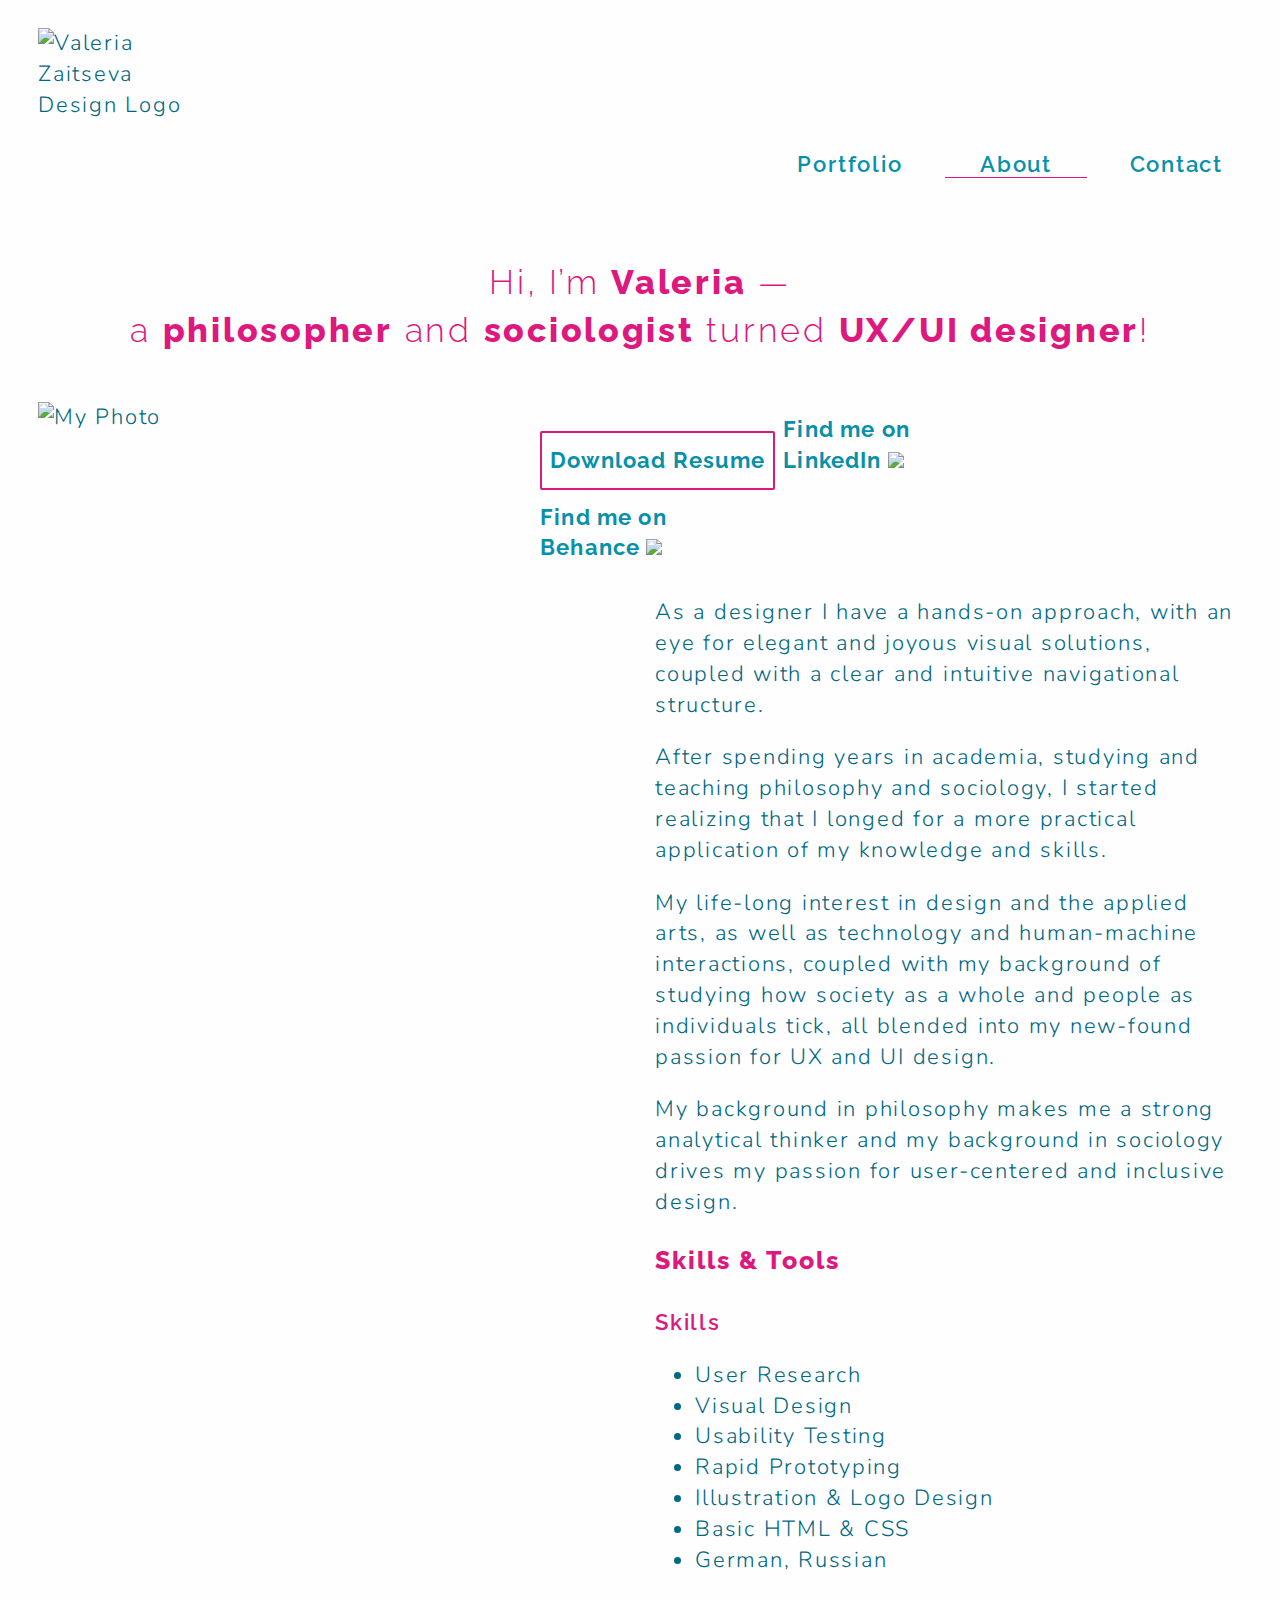
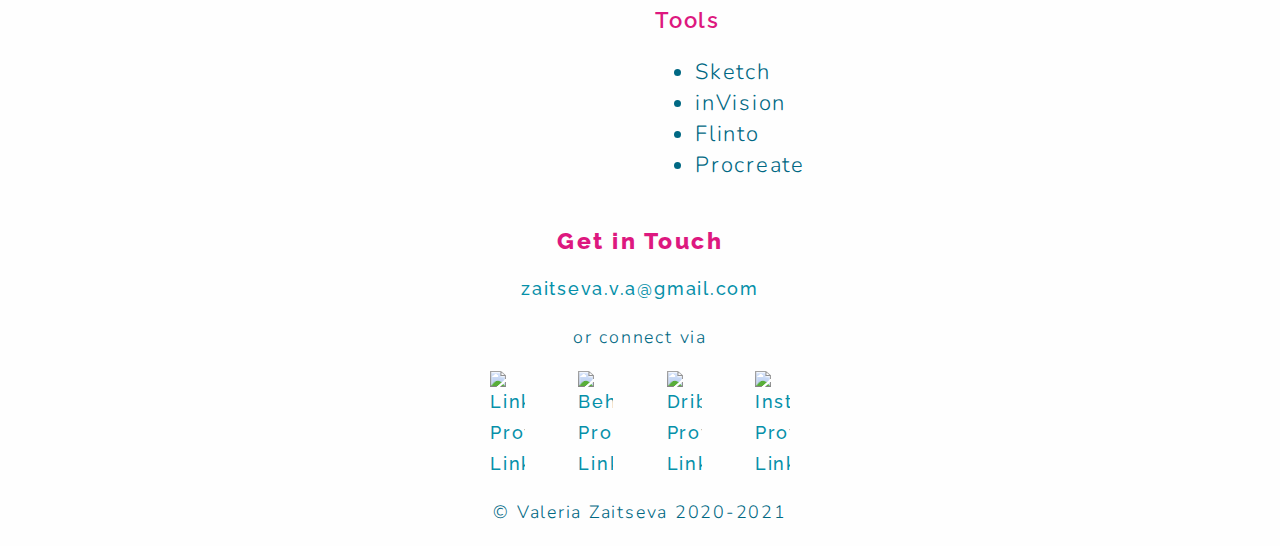
==== about.html @ 3356a9bb "created first js command" ====
<!DOCTYPE html>
<html lang="en" dir="ltr">

<head>
  <meta charset="utf-8">
  <meta name="msapplication-TileColor" content="#da532c">
  <meta name="theme-color" content="fefefe">
  <meta name="viewport" content="width=device-width, initial-scale=1">
  <link rel="apple-touch-icon" sizes="180x180" href="img/favicon/apple-touch-icon.png">
  <link rel="icon" type="image/png" sizes="32x32" href="img/favicon/favicon-32x32.png">
  <link rel="icon" type="image/png" sizes="16x16" href="img/favicon/favicon-16x16.png">
  <link rel="manifest" href="/site.webmanifest">
  <link rel="stylesheet" type="text/css" href="https://cdnjs.cloudflare.com/ajax/libs/normalize/8.0.1/normalize.min.css">
  <link rel="stylesheet" type="text/css" href="css/style.css">
  <link rel="preconnect" href="https://fonts.gstatic.com">
  <link href="https://fonts.googleapis.com/css2?family=Nunito:ital,wght@0,200;0,300;0,400;0,600;0,700;0,800;0,900;1,200;1,300;1,400;1,600;1,700;1,800;1,900&family=Raleway:ital,wght@0,100;0,200;0,300;0,400;0,500;0,600;0,700;0,800;0,900;1,100;1,200;1,300;1,400;1,500;1,600;1,700;1,800;1,900&display=swap" rel="stylesheet">
  <link href="https://fonts.googleapis.com/css2?family=Raleway:ital,wght@0,100;0,200;0,300;0,400;0,500;0,600;0,700;0,800;0,900;1,100;1,200;1,300;1,400;1,500;1,600;1,700;1,800;1,900&display=swap" rel="stylesheet">
  <title>Valeria Zaitseva Design</title>
</head>

<body id="about">

  <header>
    <div class="container">
      <img src="img/logo.svg" alt="Valeria Zaitseva Design Logo" class="logo">
      <nav>
        <ul class="nav">
          <li><a href="index.html">Portfolio</a></li>
          <li><a href="about.html" class="active">About</a></li>
          <li><a href="#contact">Contact</a></li>
      </ul>
      </nav>
    </div>
  </header>

  <main>

    <div class="section" id="hero">
      <div class="container">
        <h1>Hi, I’m <span>Valeria</span> — <br>a <span>philosopher</span> and <span>sociologist</span> turned <span>UX/UI designer</span>!</h1>
      </div>
    </div>

    <div class="section">
      <div class="container">
          <img src="img/photoValeria.jpeg" alt="My Photo" class="left col-lg-5 photoV">
        <div class="row">
          <div class="left col-lg-5 aboutlinks">
            <a href="files/ZaitsevaCV.pdf" download class="button1">Download Resume</a>
            <a href="https://www.linkedin.com/in/valeria-zaitseva-587220204/" target="_blank" class="button2 button-networks">Find me on LinkedIn <img src="img/arrow.svg" id="buttondeco"></a>
            <a href="https://www.behance.net/valeriazaitseva2" target="_blank" class="button2 button-networks">Find me on Behance <img src="img/arrow.svg" id="buttondeco"></a>
          </div>

          <div class="col-lg-6-right list">
            <p>As a designer I have a hands-on approach, with an eye for elegant and joyous visual solutions, coupled with a clear and intuitive navigational structure.</p>
            <p>After spending years in academia, studying and teaching philosophy and sociology, I started realizing that I longed for a more practical application of my knowledge and skills.</p>
            <p>  My life-long interest in design and the applied arts, as well as technology and human-machine interactions, coupled with my background of studying how society as a whole and people as individuals tick, all blended into my new-found passion for UX and UI design.</p>
            <p>My background in philosophy makes me a strong analytical thinker and my background in sociology drives my passion for user-centered and inclusive design.</p>
            <h3>Skills & Tools</h3>
            <h4>Skills</h4>
            <ul>
              <li>User Research</li>
              <li>Visual Design</li>
              <li>Usability Testing</li>
              <li>Rapid Prototyping</li>
              <li>Illustration & Logo Design</li>
              <li>Basic HTML & CSS</li>
              <li>German, Russian</li>
            </ul>
            <h4>Tools</h4>
            <ul>
              <li>Sketch</li>
              <li>inVision</li>
              <li>Flinto</li>
              <li>Procreate</li>
            </ul>
          </div>
        </div>

      </div>

    </div>


  </main>

  <footer id="contact">
    <div class="container">
      <h2>Get in Touch</h2>
      <div>
        <a href="mailto:zaitseva.v.a@gmail.com">zaitseva.v.a@gmail.com</a>
      </div>
      <p>or connect via</p>
      <div class="social">
        <ul>
        <li><a href="https://www.linkedin.com/in/valeria-zaitseva-587220204/" target="_blank">
          <img src="img/linkedin.svg" alt="LinkedIn Profile Link" class="icon">
        </a></li>
        <li><a href="https://www.behance.net/valeriazaitseva2" target="_blank">
          <img src="img/behance.svg" alt="Behance Profile Link" class="icon">
        </a></li>
        <li><a href="https://dribbble.com/LeraZDesign" target="_blank">
          <img src="img/dribbble.svg" alt="Dribbble Profile Link" class="icon">
        </a></li>
        <li><a href="instagramURL" target="_blank">
          <img src="img/instagram.svg" alt="Instagram Profile Link" class="icon">
        </a></li>
        </ul>
      </div>
      <p class="copyright">&copy; Valeria Zaitseva 2020-2021</p>
    </div>
  </footer>

<script src="js/script.js"></script>

</body>

</html>
---- css/style.css ----
/*
Colors used:
Background Color (Warm Light Grey): #fefefe;
Accent Color 1 (Magenta Pink): #DD187F;
Accent Color 2 (Bondi Blue): #0690A9
Body Copy Color (Crystal Teal): #006883
*/

* {
  box-sizing: border-box;
}

body {
  background-color: #fefefe;
  font-family: 'Nunito', sans-serif;
  font-size: 16px;
  font-weight: 300;
  line-height: 1.4em;
  letter-spacing: 0.08em;
  color: #006883;
}

header {
text-align: center;
padding: 10px 0 0 0;
position: fixed;
background-color: #fefefe;
width: 100%;
}

main {
  padding-top: 190px;
}

footer {
  background-color: #fefefe;
  text-align: center;
  font-size: 0.8125em;
  font-weight: 300;
  font-family: 'Nunito', sans-serif;
}

h1, h2, h3, h4 {
  font-family: 'Raleway', sans-serif;
  color: #DD187F;
  line-height: 1.4em;
  letter-spacing: 0.08em;
}
h1 {
  font-size:1.56em;
  font-weight: 300;
}

h2 {
  font-size: 1.25em;
  font-weight: 600;
  color: #0690A9;
}

h3{
  font-size: 1.14em;
  font-weight: 800;
}

h4 {
font-size: 1em;
font-weight: 600;
}

span {
  font-weight: 800;
}

img{
  width: 100%;
}

a {
  color: #0690A9;
  text-decoration: none;
  font-family: 'Raleway', sans-serif;
}

a:visited {
  color: #0690A9;
}

a:hover,
a:focus {
  opacity: 0.7;
  color: #DD187F;
}

a:active{
  color: #DD187F;
}

picture {
  display: block;
  line-height: 0;
}

nav {
  display: inline-block;
  width: 100%;
}

nav > ul {
  list-style-type: none;
  padding: 0;
}

nav > ul > li {
  display: inline-block;
}

nav > ul > li > a {
  padding: 0 10px;
  font-weight: 600;
  font-size: 1.125em;
  line-height: 1.3em;
}

.container {
  padding: 0 15px;
}

.row {
  margin: 25px 0;
}

.row::after {
  content: "";
  clear: both;
  display: table;
}

.col-s-10 {
  width: 83%;
}

.social > ul {
  list-style-type: none;
  padding: 0;
}

.social > ul > li {
  display: inline-block;
}

.social > ul > li > a{
  padding: 0 1.3em;
}

.logo {
  max-width: 120px;
}

.icon {
  max-width: 35px;
}

.active {
  border-bottom: 1px solid #DD187F;
}

.image:hover,
.image:focus {
  outline: 2px solid #DD187F;
}

.image:active {
  outline: 2px solid #DD187F;
}

.button1 {
  display: inline-block;
  background-color: #fefefe;
  font-weight: 700;
  letter-spacing: 1.16px;
  padding: 12px 8px;
  border-radius: 2px;
  border: 2px solid #DD187F;
  transition: 0.2s color ease-in-out;
}

.button1:hover,
.button1:focus {
  opacity: 0.7;
  background-color: #DD187F;
  color: #fefefe;
}

.button1:active {
  opacity: 1;
  background-color: #DD187F;
  color: #fefefe;
}

.button-networks{
  max-width: 233px;
  white-space: normal;
}

.button-behance {
  max-width: 214px;
  white-space: normal;
}

.button-invision {
  max-width: 245px;
  white-space: normal;
}

.button2 {
  display: inline-block;
  background-color: #fefefe;
  border: none;
  font-weight: 700;
  letter-spacing: 1.16px;
  padding: 12px 0px;
}

.button2:hover,
.button2:focus {
  opacity: 0.7;
  background-color: #fefefe;
  color: #DD187F;
}

.button2:active {
   opacity: 1;
   background-color: #fefefe;
   color: #DD187F;
}

[class*="left col-"] {
  float: left;
}

[class*="right col-"] {
  float: right;
}

#hero {
  display: inline-block;
  width: 100%;
  padding: 0 0 10 0;
  text-align: center;
}

#subtitle {
  background-color: #fefefe;
  font-family: 'Nunito', sans-serif;
  font-size: 0.9em;
  font-weight: 300;
  line-height: 1.2;
  letter-spacing: 2.02px;
  color: #006883;
}

#contact h2 {
  font-family: 'Raleway', sans-serif;
  color: #DD187F;
  line-height: 1.2;
  letter-spacing: 2.5px;
  font-size: 1.27em;
  font-weight: 800;
}

#contact a {
  font-size: 1em;
  font-weight: 500;
  font-family: 'Raleway', sans-serif;
}

#photoValeria {
  max-width: 233px;
  display: block;
  margin-left: auto;
  margin-right: auto;
}

#about h4 {
  margin-bottom: 0;
}

#buttondeco {
  width: 50px;
}


@keyframes color-change {
  0% {fill: #edc655;}
  50% {fill: #fcffad;}
  100% {fill: #f76414;}
}

.sun {
  animation: 4s color-change infinite alternate linear;
}

@keyframes cloud-move {
  from {transform: translate(0, 50px);}
  to {transform: translate(200px, 50px);}
}

@keyframes cloud-move-reverse {
  from {transform: translate(446px, 48px);}
  to {transform: translate(100px, 48px);}
}

.cloud-front {
  animation: 30s cloud-move infinite alternate linear;
}

.cloud-back {
  animation: 34s cloud-move-reverse infinite alternate linear;
}


@media only screen and (min-width: 640px) {

  main {
    padding-top: 227px;
  }

  .logo {
    max-width: 172px;
  }

  .container {
    padding: 0 30px;
  }

  .col-md-7 {
    width: 58%;
  }

  .col-md-6 {
    width: 50%;
  }

  .col-md-5 {
    width: 41.7%;
  }

  [class*="left col-"] {
    padding-right: 15px;
  }

  [class*="right col-"] {
    padding-left: 15px;
  }

  .button-networks {
    max-width: 150px;
    white-space: normal;
  }

  .button-behance{
    white-space: normal;
    max-width: 272px;
  }

  .button-invision {
    white-space: normal;
    max-width: 316px;
  }

  #photoValeria {
    max-width: 439px;
  }

}

@media only screen and (min-width: 1024px) {

  body {
    font-size: 22px;
  }

  header {
    text-align: unset;
    padding: 20px 0;
  }

  nav {
    width: auto;
    float: right;
    padding-top: 100px;
  }

  nav > ul > li > a {
    padding: 0 35px;
    font-weight: 600;
    font-size: 1em;
    line-height: 1.3em;
  }

  .logo {
    max-width: 172px;
  }

  .col-lg-6-left {
    width: 50%;
    float: left;
    padding-right: 15px;
  }

  .col-lg-6-right {
    width: 50%;
    float: right;
    padding-left: 15px;
  }

  .col-lg-5 {
    width: 41.7%
  }

  #photoValeria {
    float: left;
    padding-right: 30px
  }

}

@media only screen and (min-width: 1440px) {

  body {
    font-size: 28px;
  }

  nav {
    width: auto;
    float: right;
    padding-top: 80px;
  }

  .container {
    max-width: 1200px;
    margin-left:auto;
    margin-right: auto;
  }

}
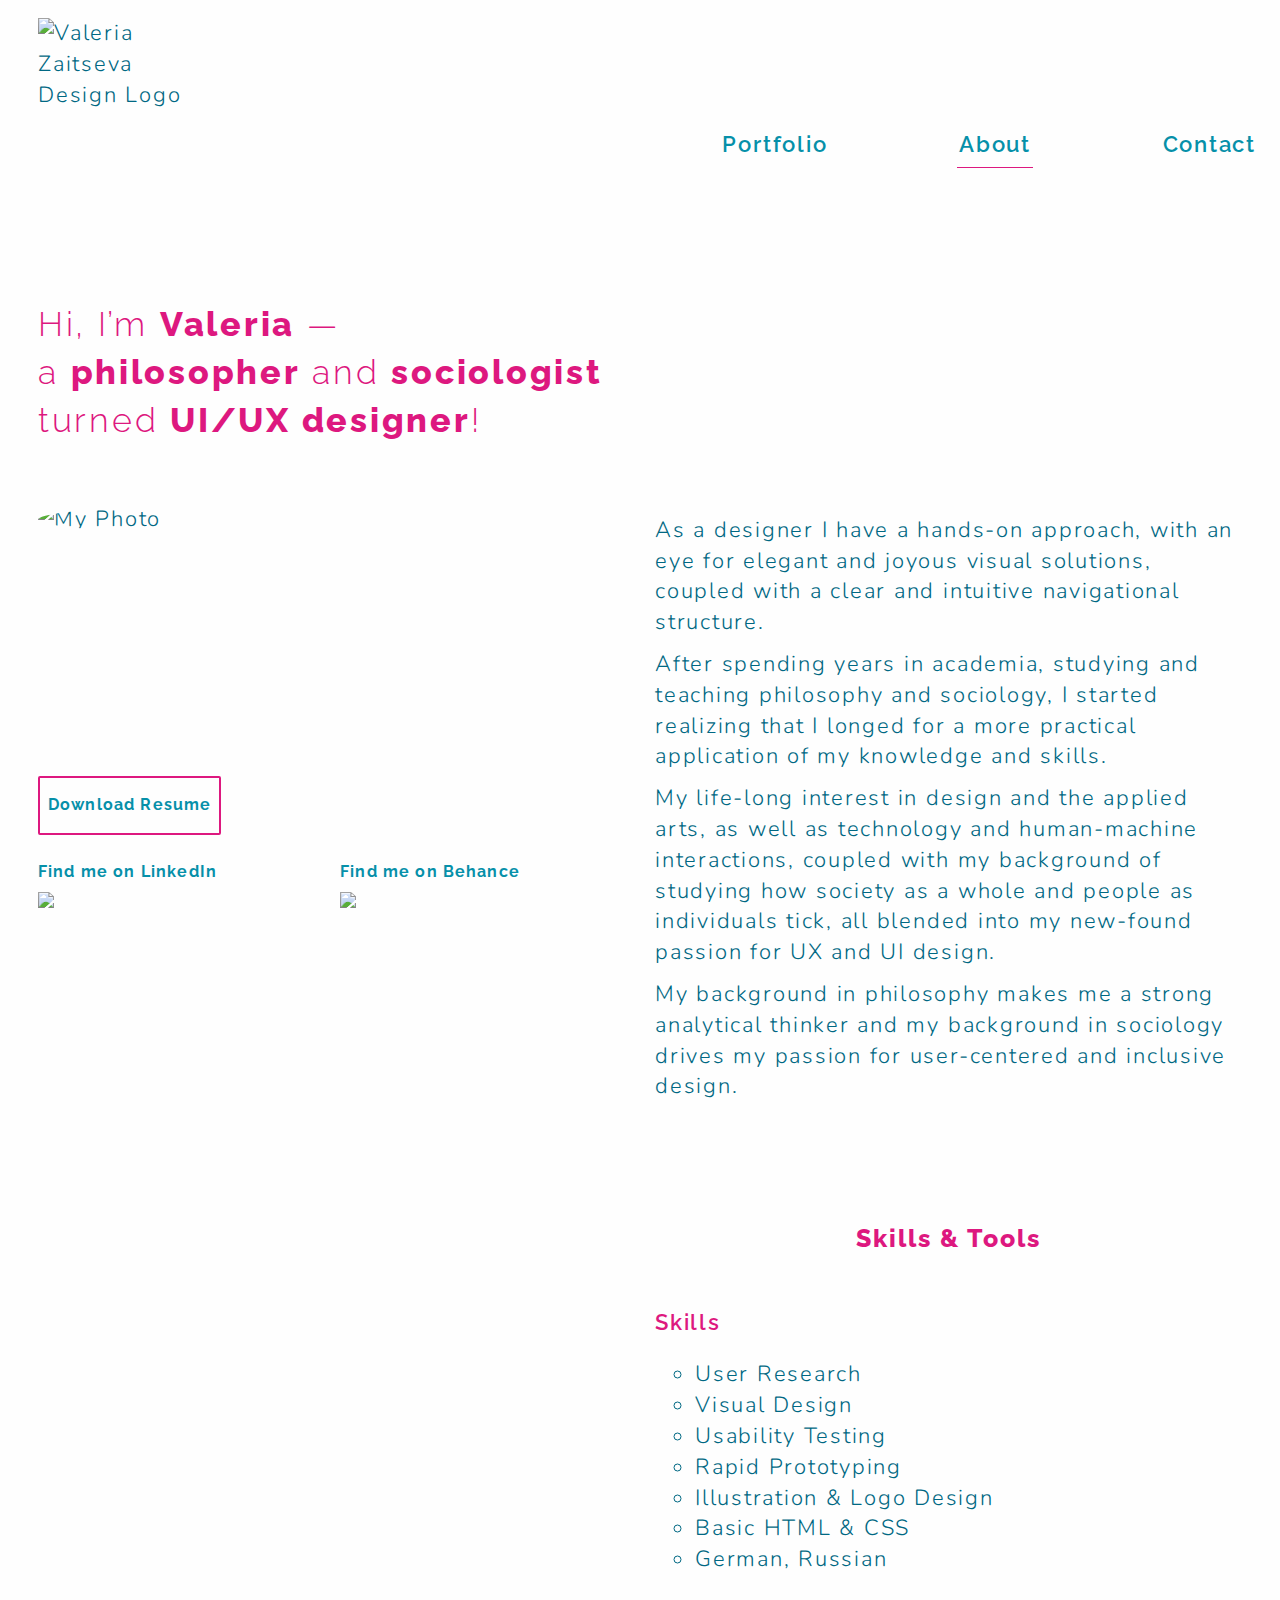
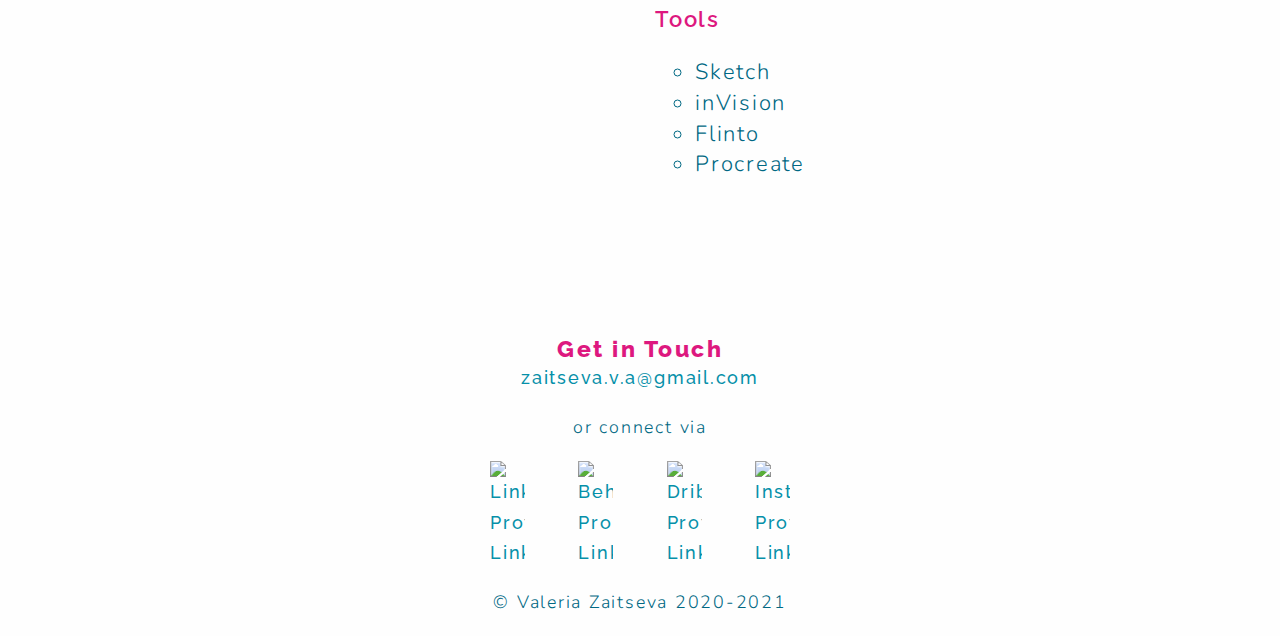
==== commit c153a0b0: "h1, about section" ====
--- a/about.html
+++ b/about.html
@@ -37,44 +37,64 @@
 
     <div class="section" id="hero">
       <div class="container">
-        <h1>Hi, I’m <span>Valeria</span> — <br>a <span>philosopher</span> and <span>sociologist</span> turned <span>UX/UI designer</span>!</h1>
+        <h1>Hi, I’m <span>Valeria</span> &#8212;<br>a <span>philosopher</span><br class="break"> and <span>sociologist <br></span> turned <span>UI/UX designer</span>!</h1>
       </div>
     </div>
 
     <div class="section">
       <div class="container">
-          <img src="img/photoValeria.jpeg" alt="My Photo" class="left col-lg-5 photoV">
         <div class="row">
-          <div class="left col-lg-5 aboutlinks">
+          <div class="col-lg-5-left">
+            <img src="img/photoValeria.jpeg" alt="My Photo" class="photoV">
+          </div>
+          <div class="col-lg-6-right">
+            <p>As a designer I have a hands-on approach, with an eye for elegant and joyous visual solutions, coupled with a clear and intuitive navigational structure.</p>
+            <p>After spending years in academia, studying and teaching philosophy and sociology, I started realizing that I longed for a more practical application of my knowledge and skills.</p>
+            <p>  My life-long interest in design and the applied arts, as well as technology and human-machine interactions, coupled with my background of studying how society as a whole and people as individuals tick, all blended into my new-found passion for UX and UI design.</p>
+            <p>My background in philosophy makes me a strong analytical thinker and my background in sociology drives my passion for user-centered and inclusive design.</p>
+          </div>
+        </div>
+
+        <div class="row">
+          <div class="aboutlinks">
             <a href="files/ZaitsevaCV.pdf" download class="button1">Download Resume</a>
             <a href="https://www.linkedin.com/in/valeria-zaitseva-587220204/" target="_blank" class="button2 button-networks">Find me on LinkedIn <img src="img/arrow.svg" id="buttondeco"></a>
             <a href="https://www.behance.net/valeriazaitseva2" target="_blank" class="button2 button-networks">Find me on Behance <img src="img/arrow.svg" id="buttondeco"></a>
           </div>
 
-          <div class="col-lg-6-right list">
-            <p>As a designer I have a hands-on approach, with an eye for elegant and joyous visual solutions, coupled with a clear and intuitive navigational structure.</p>
-            <p>After spending years in academia, studying and teaching philosophy and sociology, I started realizing that I longed for a more practical application of my knowledge and skills.</p>
-            <p>  My life-long interest in design and the applied arts, as well as technology and human-machine interactions, coupled with my background of studying how society as a whole and people as individuals tick, all blended into my new-found passion for UX and UI design.</p>
-            <p>My background in philosophy makes me a strong analytical thinker and my background in sociology drives my passion for user-centered and inclusive design.</p>
-            <h3>Skills & Tools</h3>
-            <h4>Skills</h4>
-            <ul>
-              <li>User Research</li>
-              <li>Visual Design</li>
-              <li>Usability Testing</li>
-              <li>Rapid Prototyping</li>
-              <li>Illustration & Logo Design</li>
-              <li>Basic HTML & CSS</li>
-              <li>German, Russian</li>
-            </ul>
-            <h4>Tools</h4>
-            <ul>
-              <li>Sketch</li>
-              <li>inVision</li>
-              <li>Flinto</li>
-              <li>Procreate</li>
-            </ul>
+          <div class="col-lg-5-left aboutlinks-lg">
+            <a href="files/ZaitsevaCV.pdf" download class="button1">Download Resume</a>
+            <div class="aboutlinks-networks">
+                <a href="https://www.linkedin.com/in/valeria-zaitseva-587220204/" target="_blank" class="button2 button-networks">Find me on LinkedIn <img src="img/arrow.svg" id="buttondeco"></a>
+                <a href="https://www.behance.net/valeriazaitseva2" target="_blank" class="button2 button-networks">Find me on Behance <img src="img/arrow.svg" id="buttondeco"></a>
+              </div>
+            </div>
+
+            <div class="col-lg-6-right list">
+              <h3>Skills & Tools</h3>
+              <h4>Skills</h4>
+              <ul>
+                <li>User Research</li>
+                <li>Visual Design</li>
+                <li>Usability Testing</li>
+                <li>Rapid Prototyping</li>
+                <li>Illustration & Logo Design</li>
+                <li>Basic HTML & CSS</li>
+                <li>German, Russian</li>
+              </ul>
+              <h4>Tools</h4>
+              <ul>
+                <li>Sketch</li>
+                <li>inVision</li>
+                <li>Flinto</li>
+                <li>Procreate</li>
+              </ul>
+            </div>
           </div>
+
+
+
+
         </div>
 
       </div>
--- a/css/style.css
+++ b/css/style.css
@@ -22,10 +22,10 @@
 
 header {
 text-align: center;
-padding: 10px 0 0 0;
-position: fixed;
+padding: 10px 0 30px 0;
 background-color: #fefefe;
 width: 100%;
+position: absolute;
 }
 
 main {
@@ -38,6 +38,7 @@
   font-size: 0.8125em;
   font-weight: 300;
   font-family: 'Nunito', sans-serif;
+  margin-top: 30px;
 }
 
 h1, h2, h3, h4 {
@@ -49,6 +50,7 @@
 h1 {
   font-size:1.56em;
   font-weight: 300;
+  margin: 1em 0;
 }
 
 h2 {
@@ -60,6 +62,8 @@
 h3{
   font-size: 1.14em;
   font-weight: 800;
+  text-align: center;
+  margin: 2em 0;
 }
 
 h4 {
@@ -73,6 +77,30 @@
 
 img{
   width: 100%;
+}
+
+.image img,
+.picture img,
+.image svg,
+.picture svg {
+  border-radius: 5px;
+}
+
+
+a.image img,
+a.image svg {
+  border: 2px solid #fefefe;
+}
+
+a.image:hover img,
+a.image:hover svg {
+  border: 2px solid #DD187F;
+  opacity: 0.7;
+}
+
+a.image:active img,
+a.image:active svg {
+  border: 2px solid #DD187F;
 }
 
 a {
@@ -115,10 +143,11 @@
 }
 
 nav > ul > li > a {
-  padding: 0 10px;
+  padding: 0 2px 10px;
   font-weight: 600;
   font-size: 1.125em;
   line-height: 1.3em;
+  margin: 0 8px;
 }
 
 .container {
@@ -164,24 +193,20 @@
   border-bottom: 1px solid #DD187F;
 }
 
-.image:hover,
-.image:focus {
-  outline: 2px solid #DD187F;
-}
-
-.image:active {
-  outline: 2px solid #DD187F;
+.list > ul {
+  list-style-type: circle;
 }
 
 .button1 {
   display: inline-block;
   background-color: #fefefe;
+  font-size: 16px;
   font-weight: 700;
   letter-spacing: 1.16px;
   padding: 12px 8px;
+  margin: 5px 0;
   border-radius: 2px;
   border: 2px solid #DD187F;
-  transition: 0.2s color ease-in-out;
 }
 
 .button1:hover,
@@ -208,7 +233,7 @@
 }
 
 .button-invision {
-  max-width: 245px;
+  max-width: 230px;
   white-space: normal;
 }
 
@@ -216,9 +241,11 @@
   display: inline-block;
   background-color: #fefefe;
   border: none;
+  font-size: 16px;
   font-weight: 700;
   letter-spacing: 1.16px;
   padding: 12px 0px;
+  margin: 5px 0;
 }
 
 .button2:hover,
@@ -242,10 +269,44 @@
   float: right;
 }
 
+.right.nofloat {
+  float: none;
+}
+
+.col-lg-6-right,
+.col-lg-6-left {
+  margin-bottom: 1em;
+}
+
+.col-lg-6-right > p, h2 {
+  margin: .5em 0 0 0;
+}
+
+.col-lg-6-left > p, h2 {
+  margin: .5em 0 0 0;
+}
+
+.photoV {
+  max-width: 233px;
+  display: block;
+  margin-left: auto;
+  margin-right: auto;
+  margin-bottom: 50px;
+  border-radius: 50%;
+}
+
+.aboutlinks {
+  display: inline-block;
+}
+
+.aboutlinks-lg{
+  display: none;
+}
+
 #hero {
   display: inline-block;
   width: 100%;
-  padding: 0 0 10 0;
+  padding: 0;
   text-align: center;
 }
 
@@ -274,12 +335,7 @@
   font-family: 'Raleway', sans-serif;
 }
 
-#photoValeria {
-  max-width: 233px;
-  display: block;
-  margin-left: auto;
-  margin-right: auto;
-}
+
 
 #about h4 {
   margin-bottom: 0;
@@ -322,13 +378,36 @@
 @media only screen and (min-width: 640px) {
 
   main {
-    padding-top: 227px;
+    padding-top: 258px;
+  }
+
+  footer {
+    margin-top: 50px;
+  }
+
+  nav > ul > li > a {
+    margin: 0 50px;
+  }
+
+  .break {
+    display: none;
+  }
+
+  .image img,
+  .image svg,
+  .picture img,
+  .picture svg {
+    border-radius: 7px;
   }
 
   .logo {
     max-width: 172px;
   }
 
+  .overlap {
+    margin-top: -100px;
+  }
+
   .container {
     padding: 0 30px;
   }
@@ -345,6 +424,23 @@
     width: 41.7%;
   }
 
+  .col-lg-6-right,
+  .col-lg-6-left {
+    margin-bottom: 2em;
+  }
+
+  .topright {
+    margin-left: -15px;
+  }
+
+  .bottomleft {
+   margin-right: -15px;
+  }
+
+  .projectp {
+    margin: 0;
+  }
+
   [class*="left col-"] {
     padding-right: 15px;
   }
@@ -353,6 +449,10 @@
     padding-left: 15px;
   }
 
+  .right.nofloat {
+    float: right;
+  }
+
   .button-networks {
     max-width: 150px;
     white-space: normal;
@@ -360,16 +460,22 @@
 
   .button-behance{
     white-space: normal;
-    max-width: 272px;
+    max-width: 240px;
   }
 
   .button-invision {
     white-space: normal;
-    max-width: 316px;
-  }
-
-  #photoValeria {
-    max-width: 439px;
+    max-width: 240px;
+  }
+
+  .aboutlinks {
+    display: flex;
+    justify-content: space-between;
+    align-items: center;
+  }
+
+  .photoV {
+    max-width: 60%;
   }
 
 }
@@ -382,21 +488,34 @@
 
   header {
     text-align: unset;
-    padding: 20px 0;
+  }
+
+  footer {
+    margin-top: 90px;
   }
 
   nav {
     width: auto;
     float: right;
-    padding-top: 100px;
+    padding-top: 90px;
   }
 
   nav > ul > li > a {
-    padding: 0 35px;
+    padding: 0 2px 10px;
     font-weight: 600;
     font-size: 1em;
     line-height: 1.3em;
-  }
+    margin: 0 0 0 120px;
+  }
+
+
+  .image img,
+  .image svg,
+  .picture img,
+  .picture svg {
+    border-radius: 10px;
+  }
+
 
   .logo {
     max-width: 172px;
@@ -414,13 +533,57 @@
     padding-left: 15px;
   }
 
-  .col-lg-5 {
-    width: 41.7%
-  }
-
-  #photoValeria {
+  .col-lg-5-left{
+    width: 41.7%;
     float: left;
-    padding-right: 30px
+  }
+
+  .topright {
+    padding-left: 0px;
+    margin: 0;
+  }
+
+  .bottomleft {
+    padding-right: 0px;
+    margin: 0;
+    position: relative;
+  }
+
+  .button-behance{
+    white-space: normal;
+    max-width: 300px;
+  }
+
+  .button-invision {
+    white-space: normal;
+    max-width: 316px;
+  }
+
+  .button-networks {
+    max-width: 200px;
+    white-space: normal;
+  }
+
+  .aboutlinks {
+    display: none;
+  }
+
+  .aboutlinks-lg {
+display: block;
+margin-top: -400px;
+  }
+
+  .aboutlinks-networks{
+    display: flex;
+    justify-content: space-between;
+  }
+
+  .photoV {
+    max-width: 100%;
+  }
+
+  #hero {
+    text-align: left;
   }
 
 }
@@ -438,9 +601,24 @@
   }
 
   .container {
-    max-width: 1200px;
+    max-width: 1300px;
     margin-left:auto;
     margin-right: auto;
   }
 
-}
+  .overlap {
+    margin-top: -100px;
+  }
+
+  .button-behance{
+    white-space: normal;
+    max-width: 640px;
+  }
+
+  .button-invision {
+    white-space: normal;
+    max-width: 640px;
+    float:right;
+  }
+
+}
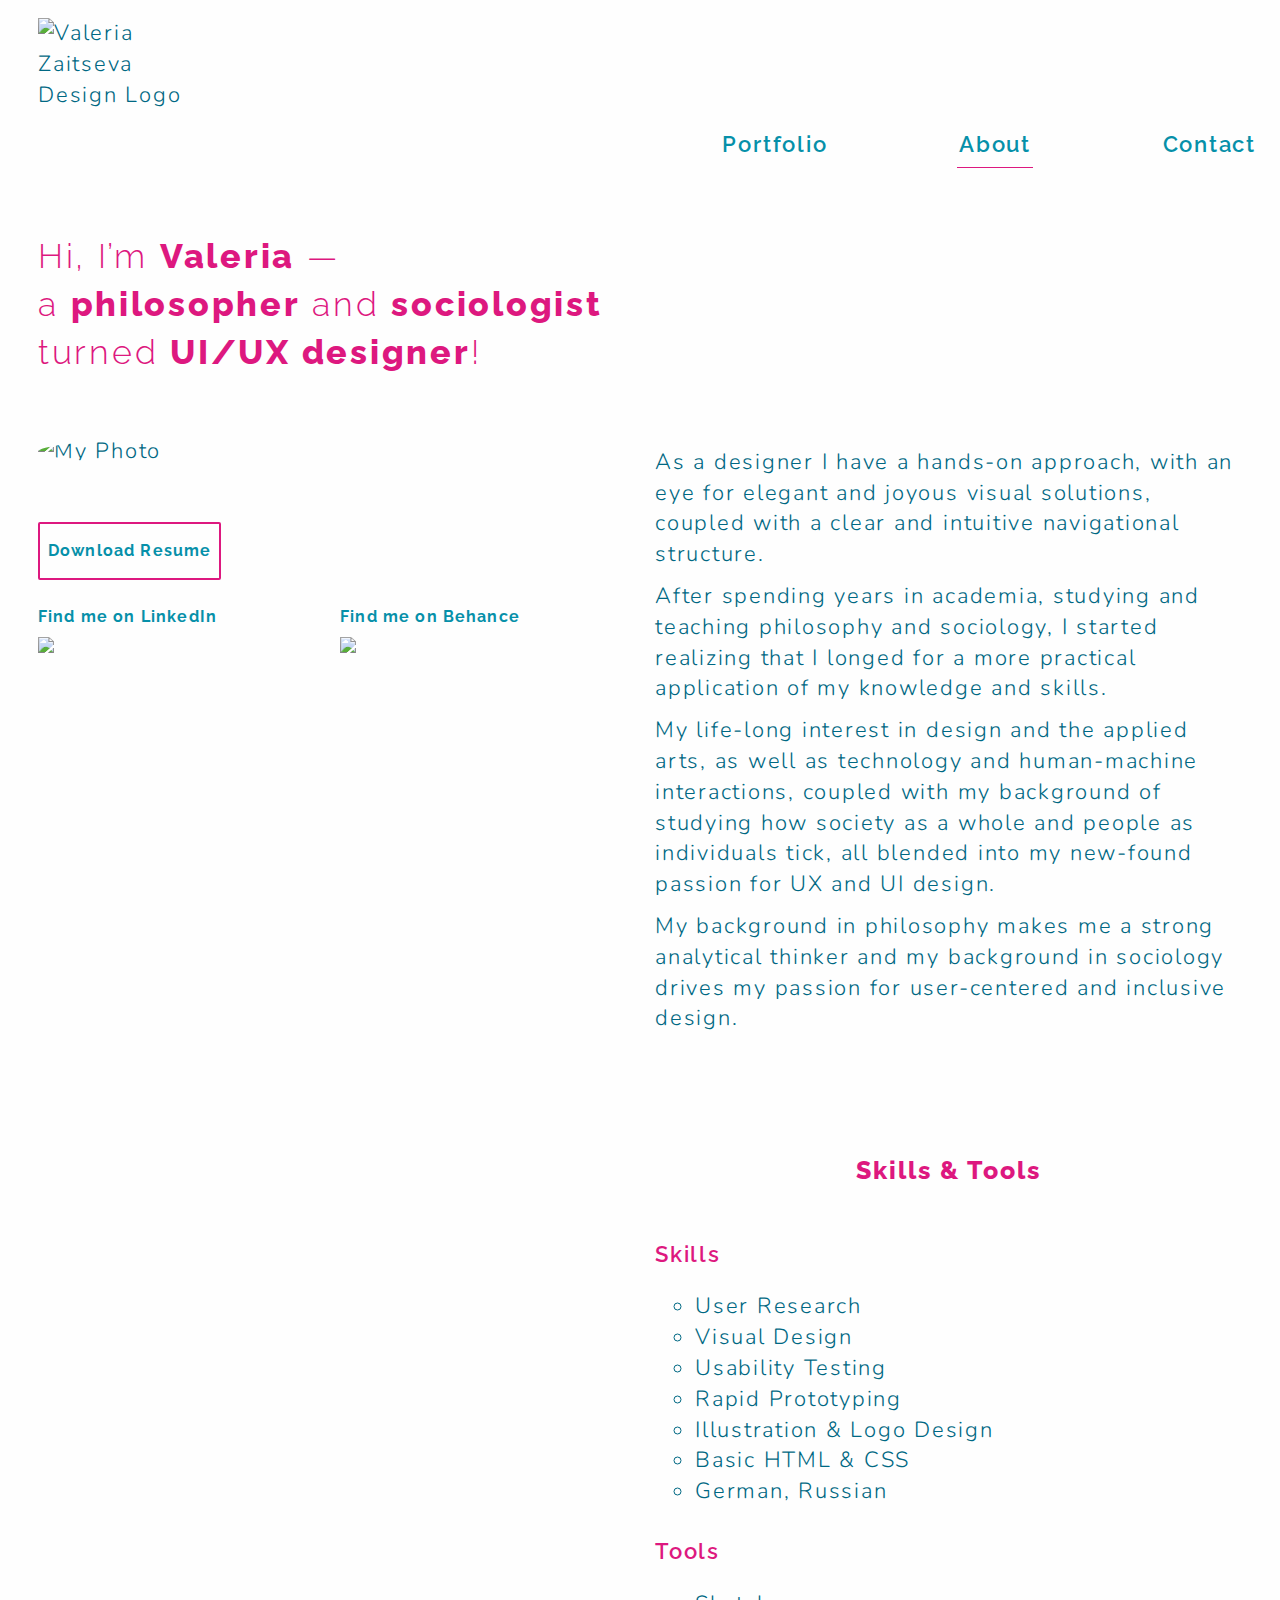
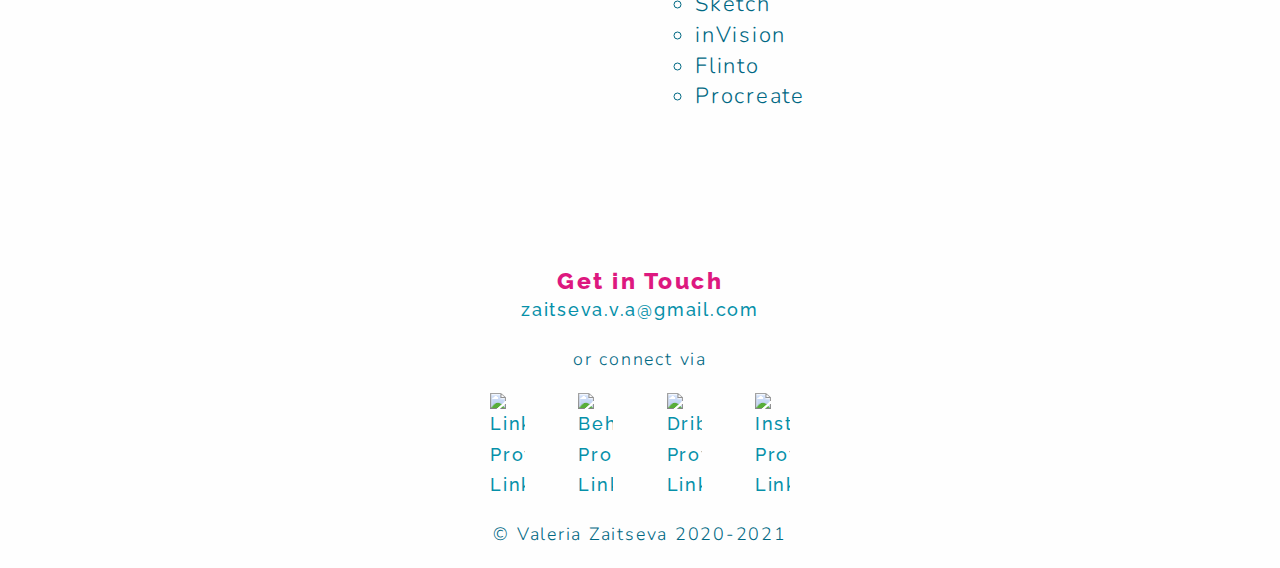
==== commit 6900eee7: "styled drop-down menu for mobile view" ====
--- a/about.html
+++ b/about.html
@@ -22,14 +22,17 @@
 
   <header>
     <div class="container">
+      <div class="navtoggle" id="myNavtoggle">
       <img src="img/logo.svg" alt="Valeria Zaitseva Design Logo" class="logo">
       <nav>
         <ul class="nav">
           <li><a href="index.html">Portfolio</a></li>
           <li><a href="about.html" class="active">About</a></li>
-          <li><a href="#contact">Contact</a></li>
+          <li><a href="#contact" onclick="menuToggle()">Contact</a></li>
+          <li><a href="javascript:void(0);" class="ham-menu" onclick="menuToggle()">Menu</a></li>
       </ul>
       </nav>
+      </div>
     </div>
   </header>
 
@@ -46,6 +49,13 @@
         <div class="row">
           <div class="col-lg-5-left">
             <img src="img/photoValeria.jpeg" alt="My Photo" class="photoV">
+            <div class="aboutlinks-lg">
+            <a href="files/ZaitsevaCV.pdf" download class="button1">Download Resume</a>
+            <div class="aboutlinks-networks">
+                <a href="https://www.linkedin.com/in/valeria-zaitseva-587220204/" target="_blank" class="button2 button-networks">Find me on LinkedIn <img src="img/arrow.svg" id="buttondeco"></a>
+                <a href="https://www.behance.net/valeriazaitseva2" target="_blank" class="button2 button-networks">Find me on Behance <img src="img/arrow.svg" id="buttondeco"></a>
+            </div>
+            </div>
           </div>
           <div class="col-lg-6-right">
             <p>As a designer I have a hands-on approach, with an eye for elegant and joyous visual solutions, coupled with a clear and intuitive navigational structure.</p>
@@ -61,14 +71,6 @@
             <a href="https://www.linkedin.com/in/valeria-zaitseva-587220204/" target="_blank" class="button2 button-networks">Find me on LinkedIn <img src="img/arrow.svg" id="buttondeco"></a>
             <a href="https://www.behance.net/valeriazaitseva2" target="_blank" class="button2 button-networks">Find me on Behance <img src="img/arrow.svg" id="buttondeco"></a>
           </div>
-
-          <div class="col-lg-5-left aboutlinks-lg">
-            <a href="files/ZaitsevaCV.pdf" download class="button1">Download Resume</a>
-            <div class="aboutlinks-networks">
-                <a href="https://www.linkedin.com/in/valeria-zaitseva-587220204/" target="_blank" class="button2 button-networks">Find me on LinkedIn <img src="img/arrow.svg" id="buttondeco"></a>
-                <a href="https://www.behance.net/valeriazaitseva2" target="_blank" class="button2 button-networks">Find me on Behance <img src="img/arrow.svg" id="buttondeco"></a>
-              </div>
-            </div>
 
             <div class="col-lg-6-right list">
               <h3>Skills & Tools</h3>
@@ -131,6 +133,10 @@
     </div>
   </footer>
 
+  <script
+    src="https://code.jquery.com/jquery-3.5.1.min.js"
+    integrity="sha256-9/aliU8dGd2tb6OSsuzixeV4y/faTqgFtohetphbbj0="
+    crossorigin="anonymous"></script>
 <script src="js/script.js"></script>
 
 </body>
--- a/css/style.css
+++ b/css/style.css
@@ -21,15 +21,14 @@
 }
 
 header {
-text-align: center;
-padding: 10px 0 30px 0;
+padding: 10px 0 0;
 background-color: #fefefe;
 width: 100%;
 position: absolute;
 }
 
 main {
-  padding-top: 190px;
+  padding-top: 140px;
 }
 
 footer {
@@ -128,26 +127,49 @@
   line-height: 0;
 }
 
-nav {
-  display: inline-block;
-  width: 100%;
-}
-
 nav > ul {
   list-style-type: none;
   padding: 0;
-}
-
-nav > ul > li {
-  display: inline-block;
+  margin-bottom: 0;
 }
 
 nav > ul > li > a {
-  padding: 0 2px 10px;
+  padding: 0 2px 3.5px;
   font-weight: 600;
   font-size: 1.125em;
   line-height: 1.3em;
   margin: 0 8px;
+}
+
+.navtoggle li:not(:last-child) {
+  display: none;
+}
+
+.navtoggle,
+.navtoggle.responsive {
+  position: relative;
+}
+
+.navtoggle.responsive li {
+  display: block;
+  text-align: center;
+  padding: 10px 0;
+}
+
+.navtoggle.responsive li:last-child {
+  padding: 0;
+}
+
+.navtoggle li .ham-menu {
+  position: absolute;
+  right: 0;
+  top: 87px;
+  padding: 0;
+  margin: 0;
+}
+
+.navtoggle.responsive nav{
+  padding: 24px 0 0;
 }
 
 .container {
@@ -377,16 +399,33 @@
 
 @media only screen and (min-width: 640px) {
 
+  header {
+    text-align: center;
+  }
+
   main {
-    padding-top: 258px;
+    padding-top: 225px;
   }
 
   footer {
     margin-top: 50px;
   }
 
+  nav > ul > li {
+    display: inline-block;
+  }
+
   nav > ul > li > a {
     margin: 0 50px;
+    padding: 0 2px 5px;
+  }
+
+  .navtoggle li:not(:last-child) {
+    display: inline-block;
+  }
+
+  .navtoggle li:last-child {
+    display: none;
   }
 
   .break {
@@ -488,6 +527,10 @@
 
   header {
     text-align: unset;
+  }
+
+  main {
+    padding-top: 190px;
   }
 
   footer {
@@ -570,7 +613,6 @@
 
   .aboutlinks-lg {
 display: block;
-margin-top: -400px;
   }
 
   .aboutlinks-networks{
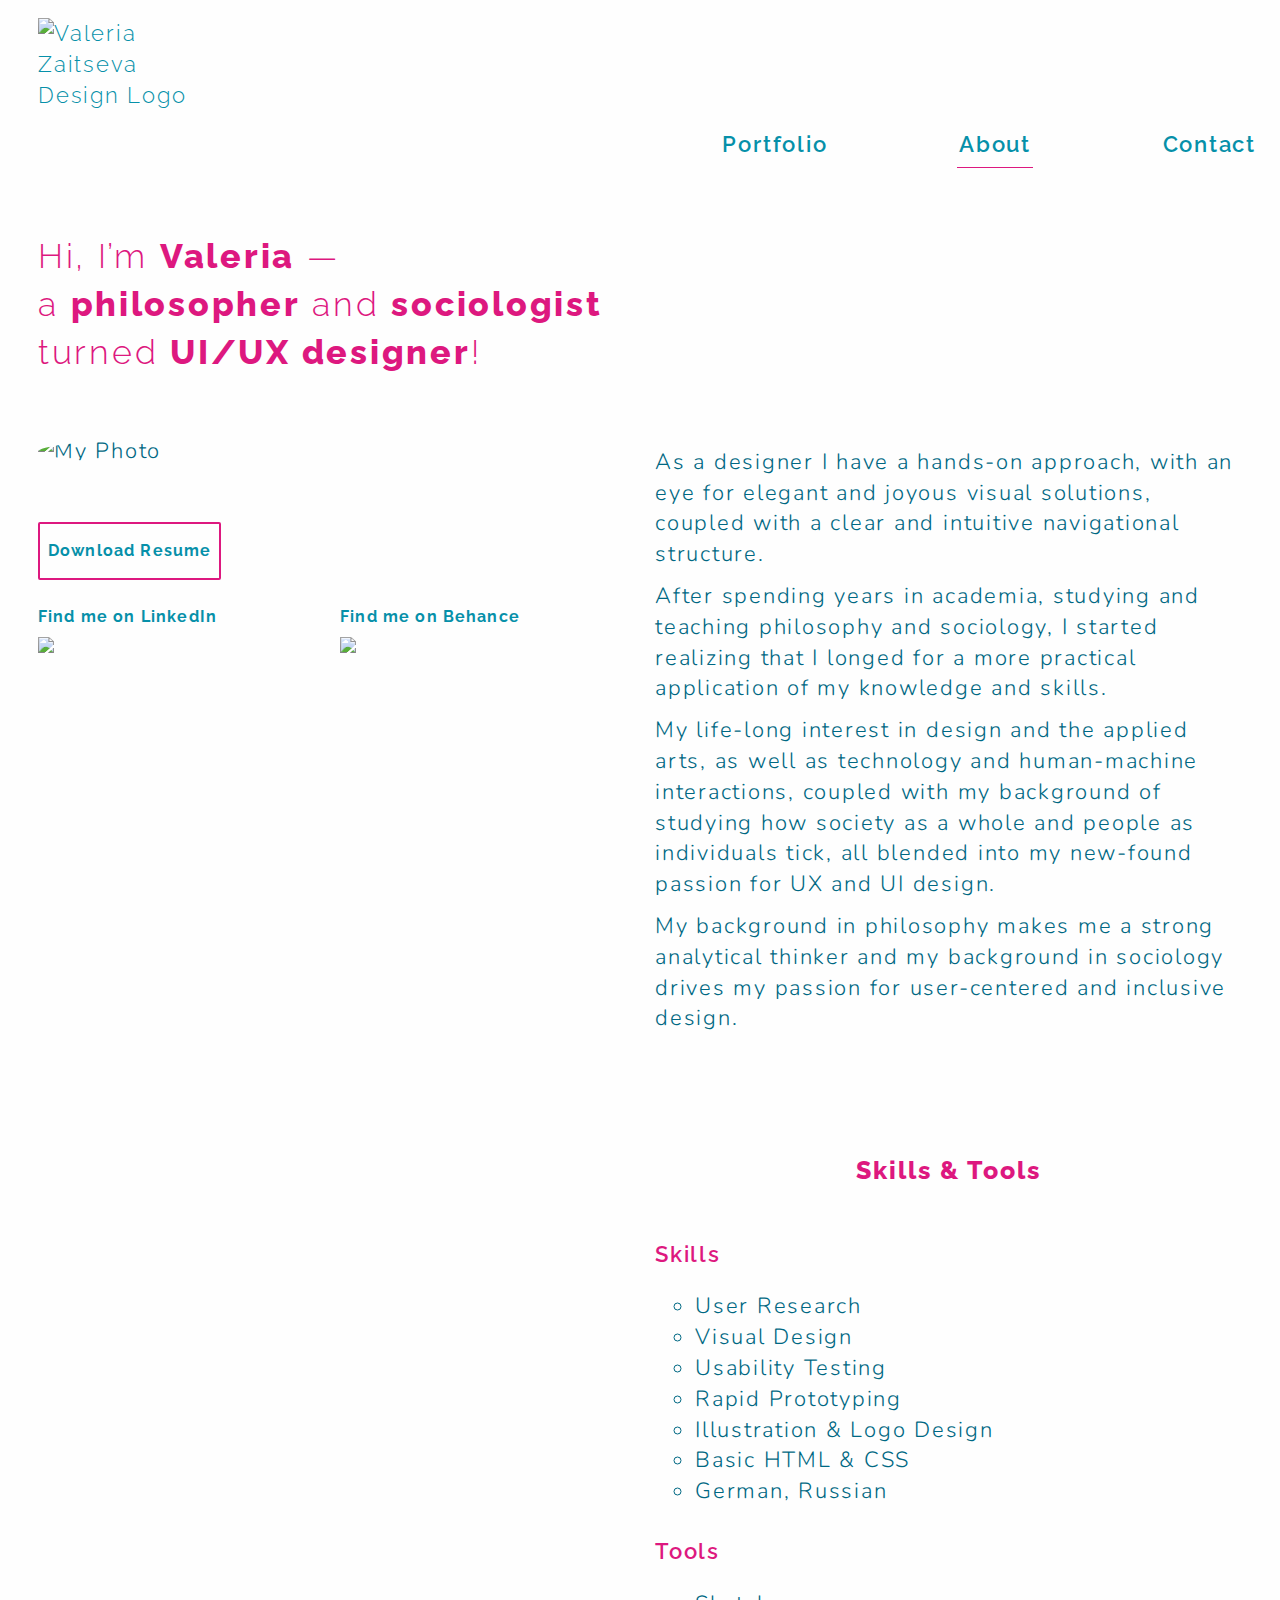
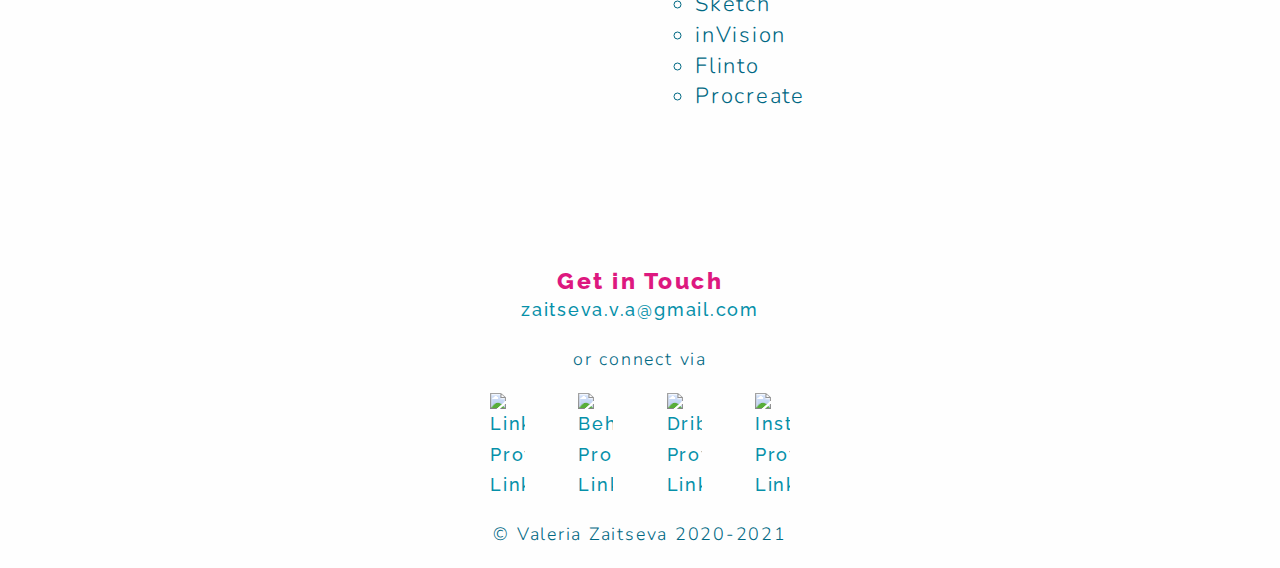
==== commit 6bd1d23e: "added link to logo" ====
--- a/about.html
+++ b/about.html
@@ -23,7 +23,9 @@
   <header>
     <div class="container">
       <div class="navtoggle" id="myNavtoggle">
-      <img src="img/logo.svg" alt="Valeria Zaitseva Design Logo" class="logo">
+        <a href="index.html">
+           <img src="img/logo.svg" alt="Valeria Zaitseva Design Logo" class="logo">
+        </a>
       <nav>
         <ul class="nav">
           <li><a href="index.html">Portfolio</a></li>
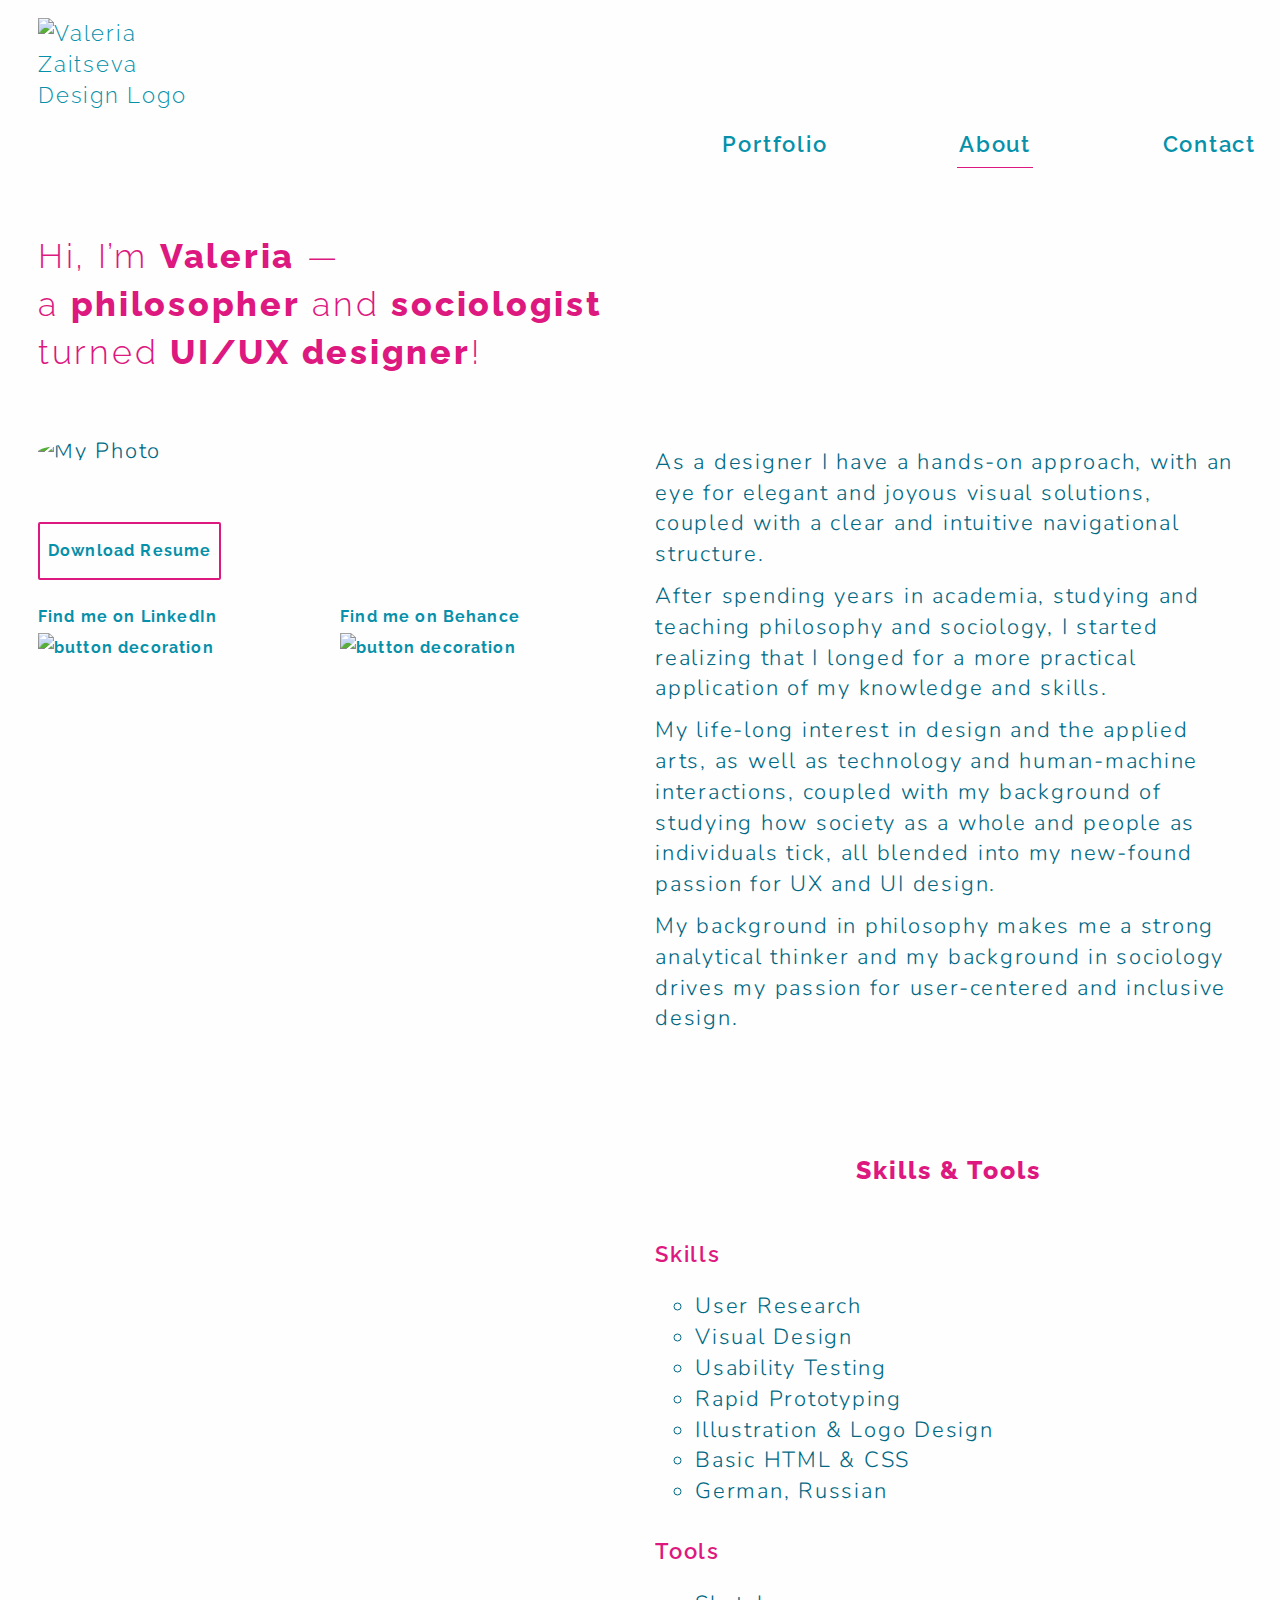
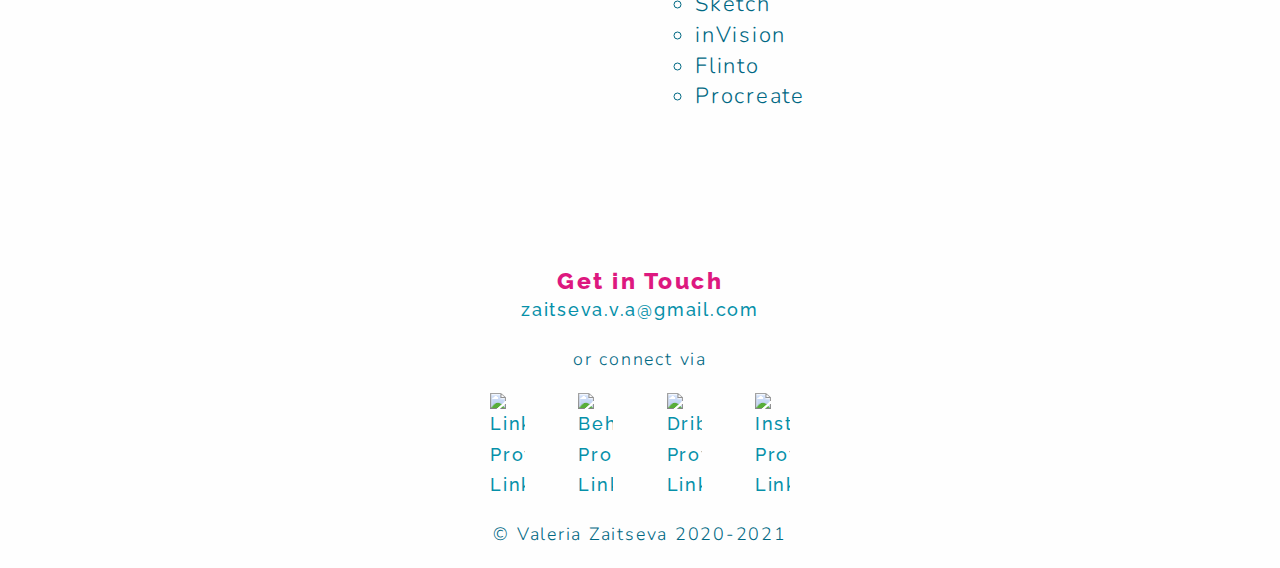
==== commit 08ca735d: "linters check" ====
--- a/about.html
+++ b/about.html
@@ -13,7 +13,9 @@
   <link rel="stylesheet" type="text/css" href="https://cdnjs.cloudflare.com/ajax/libs/normalize/8.0.1/normalize.min.css">
   <link rel="stylesheet" type="text/css" href="css/style.css">
   <link rel="preconnect" href="https://fonts.gstatic.com">
-  <link href="https://fonts.googleapis.com/css2?family=Nunito:ital,wght@0,200;0,300;0,400;0,600;0,700;0,800;0,900;1,200;1,300;1,400;1,600;1,700;1,800;1,900&family=Raleway:ital,wght@0,100;0,200;0,300;0,400;0,500;0,600;0,700;0,800;0,900;1,100;1,200;1,300;1,400;1,500;1,600;1,700;1,800;1,900&display=swap" rel="stylesheet">
+  <link
+    href="https://fonts.googleapis.com/css2?family=Nunito:ital,wght@0,200;0,300;0,400;0,600;0,700;0,800;0,900;1,200;1,300;1,400;1,600;1,700;1,800;1,900&family=Raleway:ital,wght@0,100;0,200;0,300;0,400;0,500;0,600;0,700;0,800;0,900;1,100;1,200;1,300;1,400;1,500;1,600;1,700;1,800;1,900&display=swap"
+    rel="stylesheet">
   <link href="https://fonts.googleapis.com/css2?family=Raleway:ital,wght@0,100;0,200;0,300;0,400;0,500;0,600;0,700;0,800;0,900;1,100;1,200;1,300;1,400;1,500;1,600;1,700;1,800;1,900&display=swap" rel="stylesheet">
   <title>Valeria Zaitseva Design</title>
 </head>
@@ -24,16 +26,16 @@
     <div class="container">
       <div class="navtoggle" id="myNavtoggle">
         <a href="index.html">
-           <img src="img/logo.svg" alt="Valeria Zaitseva Design Logo" class="logo">
+          <img src="img/Logo.svg" alt="Valeria Zaitseva Design Logo" class="logo">
         </a>
-      <nav>
-        <ul class="nav">
-          <li><a href="index.html">Portfolio</a></li>
-          <li><a href="about.html" class="active">About</a></li>
-          <li><a href="#contact" onclick="menuToggle()">Contact</a></li>
-          <li><a href="javascript:void(0);" class="ham-menu" onclick="menuToggle()">Menu</a></li>
-      </ul>
-      </nav>
+        <nav>
+          <ul class="nav">
+            <li><a href="index.html">Portfolio</a></li>
+            <li><a href="about.html" class="active">About</a></li>
+            <li><a href="#contact" onclick="menuToggle()">Contact</a></li>
+            <li><a href="javascript:void(0);" class="ham-menu" onclick="menuToggle()">Menu</a></li>
+          </ul>
+        </nav>
       </div>
     </div>
   </header>
@@ -52,54 +54,54 @@
           <div class="col-lg-5-left">
             <img src="img/photoValeria.jpeg" alt="My Photo" class="photoV">
             <div class="aboutlinks-lg">
-            <a href="files/ZaitsevaCV.pdf" download class="button1">Download Resume</a>
-            <div class="aboutlinks-networks">
-                <a href="https://www.linkedin.com/in/valeria-zaitseva-587220204/" target="_blank" class="button2 button-networks">Find me on LinkedIn <img src="img/arrow.svg" id="buttondeco"></a>
-                <a href="https://www.behance.net/valeriazaitseva2" target="_blank" class="button2 button-networks">Find me on Behance <img src="img/arrow.svg" id="buttondeco"></a>
-            </div>
+              <a href="files/ZaitsevaCV.pdf" download class="button1">Download Resume</a>
+              <div class="aboutlinks-networks">
+                <a href="https://www.linkedin.com/in/valeria-zaitseva-587220204/" target="_blank" class="button2 button-networks">Find me on LinkedIn <img src="img/Arrow.svg" alt="button decoration" class="buttondeco"></a>
+                <a href="https://www.behance.net/valeriazaitseva2" target="_blank" class="button2 button-networks">Find me on Behance <img src="img/Arrow.svg" alt="button decoration" class="buttondeco"></a>
+              </div>
             </div>
           </div>
           <div class="col-lg-6-right">
             <p>As a designer I have a hands-on approach, with an eye for elegant and joyous visual solutions, coupled with a clear and intuitive navigational structure.</p>
             <p>After spending years in academia, studying and teaching philosophy and sociology, I started realizing that I longed for a more practical application of my knowledge and skills.</p>
-            <p>  My life-long interest in design and the applied arts, as well as technology and human-machine interactions, coupled with my background of studying how society as a whole and people as individuals tick, all blended into my new-found passion for UX and UI design.</p>
+            <p> My life-long interest in design and the applied arts, as well as technology and human-machine interactions, coupled with my background of studying how society as a whole and people as individuals tick, all blended into my new-found
+              passion for UX and UI design.</p>
             <p>My background in philosophy makes me a strong analytical thinker and my background in sociology drives my passion for user-centered and inclusive design.</p>
           </div>
         </div>
 
+
         <div class="row">
           <div class="aboutlinks">
             <a href="files/ZaitsevaCV.pdf" download class="button1">Download Resume</a>
-            <a href="https://www.linkedin.com/in/valeria-zaitseva-587220204/" target="_blank" class="button2 button-networks">Find me on LinkedIn <img src="img/arrow.svg" id="buttondeco"></a>
-            <a href="https://www.behance.net/valeriazaitseva2" target="_blank" class="button2 button-networks">Find me on Behance <img src="img/arrow.svg" id="buttondeco"></a>
+            <a href="https://www.linkedin.com/in/valeria-zaitseva-587220204/" target="_blank" class="button2 button-networks">Find me on LinkedIn <img src="img/Arrow.svg" alt="button decoration" class="buttondeco"></a>
+            <a href="https://www.behance.net/valeriazaitseva2" target="_blank" class="button2 button-networks">Find me on Behance <img src="img/Arrow.svg" alt="button decoration" class="buttondeco"></a>
           </div>
 
-            <div class="col-lg-6-right list">
-              <h3>Skills & Tools</h3>
-              <h4>Skills</h4>
-              <ul>
-                <li>User Research</li>
-                <li>Visual Design</li>
-                <li>Usability Testing</li>
-                <li>Rapid Prototyping</li>
-                <li>Illustration & Logo Design</li>
-                <li>Basic HTML & CSS</li>
-                <li>German, Russian</li>
-              </ul>
-              <h4>Tools</h4>
-              <ul>
-                <li>Sketch</li>
-                <li>inVision</li>
-                <li>Flinto</li>
-                <li>Procreate</li>
-              </ul>
-            </div>
+          <div class="col-lg-6-right list">
+            <h3>Skills & Tools</h3>
+            <h4>Skills</h4>
+            <ul>
+              <li>User Research</li>
+              <li>Visual Design</li>
+              <li>Usability Testing</li>
+              <li>Rapid Prototyping</li>
+              <li>Illustration & Logo Design</li>
+              <li>Basic HTML & CSS</li>
+              <li>German, Russian</li>
+            </ul>
+            <h4>Tools</h4>
+            <ul>
+              <li>Sketch</li>
+              <li>inVision</li>
+              <li>Flinto</li>
+              <li>Procreate</li>
+            </ul>
           </div>
+        </div>
 
 
 
-
-        </div>
 
       </div>
 
@@ -117,29 +119,26 @@
       <p>or connect via</p>
       <div class="social">
         <ul>
-        <li><a href="https://www.linkedin.com/in/valeria-zaitseva-587220204/" target="_blank">
-          <img src="img/linkedin.svg" alt="LinkedIn Profile Link" class="icon">
-        </a></li>
-        <li><a href="https://www.behance.net/valeriazaitseva2" target="_blank">
-          <img src="img/behance.svg" alt="Behance Profile Link" class="icon">
-        </a></li>
-        <li><a href="https://dribbble.com/LeraZDesign" target="_blank">
-          <img src="img/dribbble.svg" alt="Dribbble Profile Link" class="icon">
-        </a></li>
-        <li><a href="instagramURL" target="_blank">
-          <img src="img/instagram.svg" alt="Instagram Profile Link" class="icon">
-        </a></li>
+          <li><a href="https://www.linkedin.com/in/valeria-zaitseva-587220204/" target="_blank">
+              <img src="img/linkedin.svg" alt="LinkedIn Profile Link" class="icon">
+            </a></li>
+          <li><a href="https://www.behance.net/valeriazaitseva2" target="_blank">
+              <img src="img/behance.svg" alt="Behance Profile Link" class="icon">
+            </a></li>
+          <li><a href="https://dribbble.com/LeraZDesign" target="_blank">
+              <img src="img/dribbble.svg" alt="Dribbble Profile Link" class="icon">
+            </a></li>
+          <li><a href="instagramURL" target="_blank">
+              <img src="img/instagram.svg" alt="Instagram Profile Link" class="icon">
+            </a></li>
         </ul>
       </div>
       <p class="copyright">&copy; Valeria Zaitseva 2020-2021</p>
     </div>
   </footer>
 
-  <script
-    src="https://code.jquery.com/jquery-3.5.1.min.js"
-    integrity="sha256-9/aliU8dGd2tb6OSsuzixeV4y/faTqgFtohetphbbj0="
-    crossorigin="anonymous"></script>
-<script src="js/script.js"></script>
+  <script src="https://code.jquery.com/jquery-3.5.1.min.js" integrity="sha256-9/aliU8dGd2tb6OSsuzixeV4y/faTqgFtohetphbbj0=" crossorigin="anonymous"></script>
+  <script src="js/script.js"></script>
 
 </body>
 
--- a/css/style.css
+++ b/css/style.css
@@ -5,7 +5,6 @@
 Accent Color 2 (Bondi Blue): #0690A9
 Body Copy Color (Crystal Teal): #006883
 */
-
 * {
   box-sizing: border-box;
 }
@@ -21,10 +20,10 @@
 }
 
 header {
-padding: 10px 0 0;
-background-color: #fefefe;
-width: 100%;
-position: absolute;
+  padding: 10px 0 0;
+  background-color: #fefefe;
+  width: 100%;
+  position: absolute;
 }
 
 main {
@@ -40,14 +39,18 @@
   margin-top: 30px;
 }
 
-h1, h2, h3, h4 {
+h1,
+h2,
+h3,
+h4 {
   font-family: 'Raleway', sans-serif;
-  color: #DD187F;
+  color: #dd187f;
   line-height: 1.4em;
   letter-spacing: 0.08em;
 }
+
 h1 {
-  font-size:1.56em;
+  font-size: 1.56em;
   font-weight: 300;
   margin: 1em 0;
 }
@@ -55,10 +58,10 @@
 h2 {
   font-size: 1.25em;
   font-weight: 600;
-  color: #0690A9;
-}
-
-h3{
+  color: #0690a9;
+}
+
+h3 {
   font-size: 1.14em;
   font-weight: 800;
   text-align: center;
@@ -66,15 +69,15 @@
 }
 
 h4 {
-font-size: 1em;
-font-weight: 600;
+  font-size: 1em;
+  font-weight: 600;
 }
 
 span {
   font-weight: 800;
 }
 
-img{
+img {
   width: 100%;
 }
 
@@ -85,7 +88,6 @@
   border-radius: 5px;
 }
 
-
 a.image img,
 a.image svg {
   border: 2px solid #fefefe;
@@ -93,33 +95,33 @@
 
 a.image:hover img,
 a.image:hover svg {
-  border: 2px solid #DD187F;
+  border: 2px solid #dd187f;
   opacity: 0.7;
 }
 
 a.image:active img,
 a.image:active svg {
-  border: 2px solid #DD187F;
+  border: 2px solid #dd187f;
 }
 
 a {
-  color: #0690A9;
+  color: #0690a9;
   text-decoration: none;
   font-family: 'Raleway', sans-serif;
 }
 
 a:visited {
-  color: #0690A9;
+  color: #0690a9;
 }
 
 a:hover,
 a:focus {
   opacity: 0.7;
-  color: #DD187F;
-}
-
-a:active{
-  color: #DD187F;
+  color: #dd187f;
+}
+
+a:active {
+  color: #dd187f;
 }
 
 picture {
@@ -141,6 +143,16 @@
   margin: 0 8px;
 }
 
+.subtitle {
+  background-color: #fefefe;
+  font-family: 'Nunito', sans-serif;
+  font-size: 0.9em;
+  font-weight: 300;
+  line-height: 1.2;
+  letter-spacing: 2.02px;
+  color: #006883;
+}
+
 .navtoggle li:not(:last-child) {
   display: none;
 }
@@ -168,7 +180,7 @@
   margin: 0;
 }
 
-.navtoggle.responsive nav{
+.navtoggle.responsive nav {
   padding: 24px 0 0;
 }
 
@@ -199,7 +211,7 @@
   display: inline-block;
 }
 
-.social > ul > li > a{
+.social > ul > li > a {
   padding: 0 1.3em;
 }
 
@@ -212,7 +224,7 @@
 }
 
 .active {
-  border-bottom: 1px solid #DD187F;
+  border-bottom: 1px solid #dd187f;
 }
 
 .list > ul {
@@ -228,23 +240,23 @@
   padding: 12px 8px;
   margin: 5px 0;
   border-radius: 2px;
-  border: 2px solid #DD187F;
+  border: 2px solid #dd187f;
 }
 
 .button1:hover,
 .button1:focus {
   opacity: 0.7;
-  background-color: #DD187F;
+  background-color: #dd187f;
   color: #fefefe;
 }
 
 .button1:active {
   opacity: 1;
-  background-color: #DD187F;
+  background-color: #dd187f;
   color: #fefefe;
 }
 
-.button-networks{
+.button-networks {
   max-width: 233px;
   white-space: normal;
 }
@@ -266,7 +278,7 @@
   font-size: 16px;
   font-weight: 700;
   letter-spacing: 1.16px;
-  padding: 12px 0px;
+  padding: 12px 0;
   margin: 5px 0;
 }
 
@@ -274,13 +286,13 @@
 .button2:focus {
   opacity: 0.7;
   background-color: #fefefe;
-  color: #DD187F;
+  color: #dd187f;
 }
 
 .button2:active {
-   opacity: 1;
-   background-color: #fefefe;
-   color: #DD187F;
+  opacity: 1;
+  background-color: #fefefe;
+  color: #dd187f;
 }
 
 [class*="left col-"] {
@@ -300,12 +312,14 @@
   margin-bottom: 1em;
 }
 
-.col-lg-6-right > p, h2 {
-  margin: .5em 0 0 0;
-}
-
-.col-lg-6-left > p, h2 {
-  margin: .5em 0 0 0;
+.col-lg-6-right > p,
+h2 {
+  margin: 0.5em 0 0;
+}
+
+.col-lg-6-left > p,
+h2 {
+  margin: 0.5em 0 0;
 }
 
 .photoV {
@@ -321,8 +335,12 @@
   display: inline-block;
 }
 
-.aboutlinks-lg{
+.aboutlinks-lg {
   display: none;
+}
+
+.buttondeco {
+  width: 50px;
 }
 
 #hero {
@@ -332,19 +350,9 @@
   text-align: center;
 }
 
-#subtitle {
-  background-color: #fefefe;
-  font-family: 'Nunito', sans-serif;
-  font-size: 0.9em;
-  font-weight: 300;
-  line-height: 1.2;
-  letter-spacing: 2.02px;
-  color: #006883;
-}
-
 #contact h2 {
   font-family: 'Raleway', sans-serif;
-  color: #DD187F;
+  color: #dd187f;
   line-height: 1.2;
   letter-spacing: 2.5px;
   font-size: 1.27em;
@@ -357,21 +365,22 @@
   font-family: 'Raleway', sans-serif;
 }
 
-
-
 #about h4 {
   margin-bottom: 0;
 }
 
-#buttondeco {
-  width: 50px;
-}
-
-
 @keyframes color-change {
-  0% {fill: #edc655;}
-  50% {fill: #fcffad;}
-  100% {fill: #f76414;}
+  0% {
+    fill: #edc655;
+  }
+
+  50% {
+    fill: #fcffad;
+  }
+
+  100% {
+    fill: #f76414;
+  }
 }
 
 .sun {
@@ -379,13 +388,23 @@
 }
 
 @keyframes cloud-move {
-  from {transform: translate(0, 50px);}
-  to {transform: translate(200px, 50px);}
+  from {
+    transform: translate(0, 50px);
+  }
+
+  to {
+    transform: translate(200px, 50px);
+  }
 }
 
 @keyframes cloud-move-reverse {
-  from {transform: translate(446px, 48px);}
-  to {transform: translate(100px, 48px);}
+  from {
+    transform: translate(446px, 48px);
+  }
+
+  to {
+    transform: translate(100px, 48px);
+  }
 }
 
 .cloud-front {
@@ -396,9 +415,7 @@
   animation: 34s cloud-move-reverse infinite alternate linear;
 }
 
-
 @media only screen and (min-width: 640px) {
-
   header {
     text-align: center;
   }
@@ -473,7 +490,7 @@
   }
 
   .bottomleft {
-   margin-right: -15px;
+    margin-right: -15px;
   }
 
   .projectp {
@@ -497,7 +514,7 @@
     white-space: normal;
   }
 
-  .button-behance{
+  .button-behance {
     white-space: normal;
     max-width: 240px;
   }
@@ -516,11 +533,9 @@
   .photoV {
     max-width: 60%;
   }
-
 }
 
 @media only screen and (min-width: 1024px) {
-
   body {
     font-size: 22px;
   }
@@ -551,7 +566,6 @@
     margin: 0 0 0 120px;
   }
 
-
   .image img,
   .image svg,
   .picture img,
@@ -559,7 +573,6 @@
     border-radius: 10px;
   }
 
-
   .logo {
     max-width: 172px;
   }
@@ -576,23 +589,28 @@
     padding-left: 15px;
   }
 
-  .col-lg-5-left{
+  .col-lg-5-left {
     width: 41.7%;
     float: left;
   }
 
+  .col-lg-5-right {
+    width: 41.7%;
+    float: right;
+  }
+
   .topright {
-    padding-left: 0px;
+    padding-left: 0;
     margin: 0;
   }
 
   .bottomleft {
-    padding-right: 0px;
+    padding-right: 0;
     margin: 0;
     position: relative;
   }
 
-  .button-behance{
+  .button-behance {
     white-space: normal;
     max-width: 300px;
   }
@@ -612,10 +630,10 @@
   }
 
   .aboutlinks-lg {
-display: block;
-  }
-
-  .aboutlinks-networks{
+    display: block;
+  }
+
+  .aboutlinks-networks {
     display: flex;
     justify-content: space-between;
   }
@@ -627,11 +645,9 @@
   #hero {
     text-align: left;
   }
-
 }
 
 @media only screen and (min-width: 1440px) {
-
   body {
     font-size: 28px;
   }
@@ -644,7 +660,7 @@
 
   .container {
     max-width: 1300px;
-    margin-left:auto;
+    margin-left: auto;
     margin-right: auto;
   }
 
@@ -652,7 +668,7 @@
     margin-top: -100px;
   }
 
-  .button-behance{
+  .button-behance {
     white-space: normal;
     max-width: 640px;
   }
@@ -660,7 +676,5 @@
   .button-invision {
     white-space: normal;
     max-width: 640px;
-    float:right;
-  }
-
-}
+  }
+}
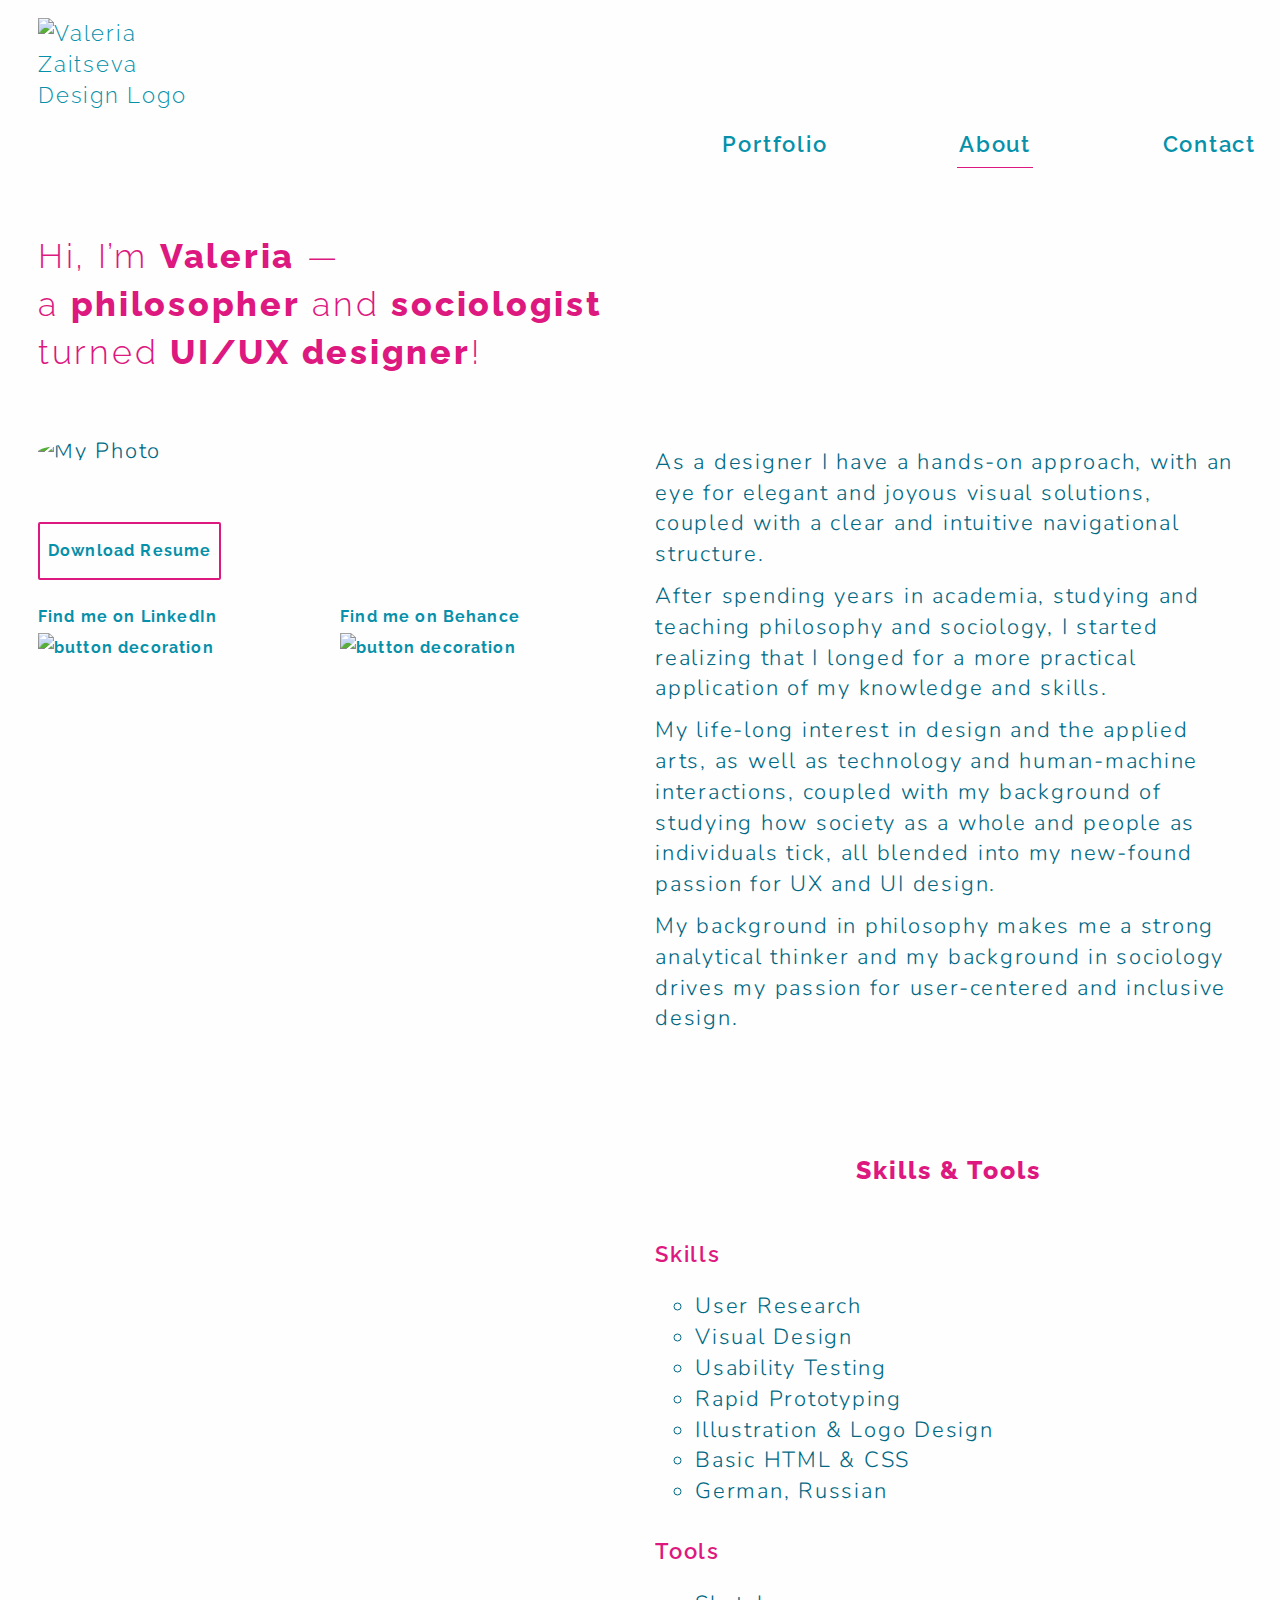
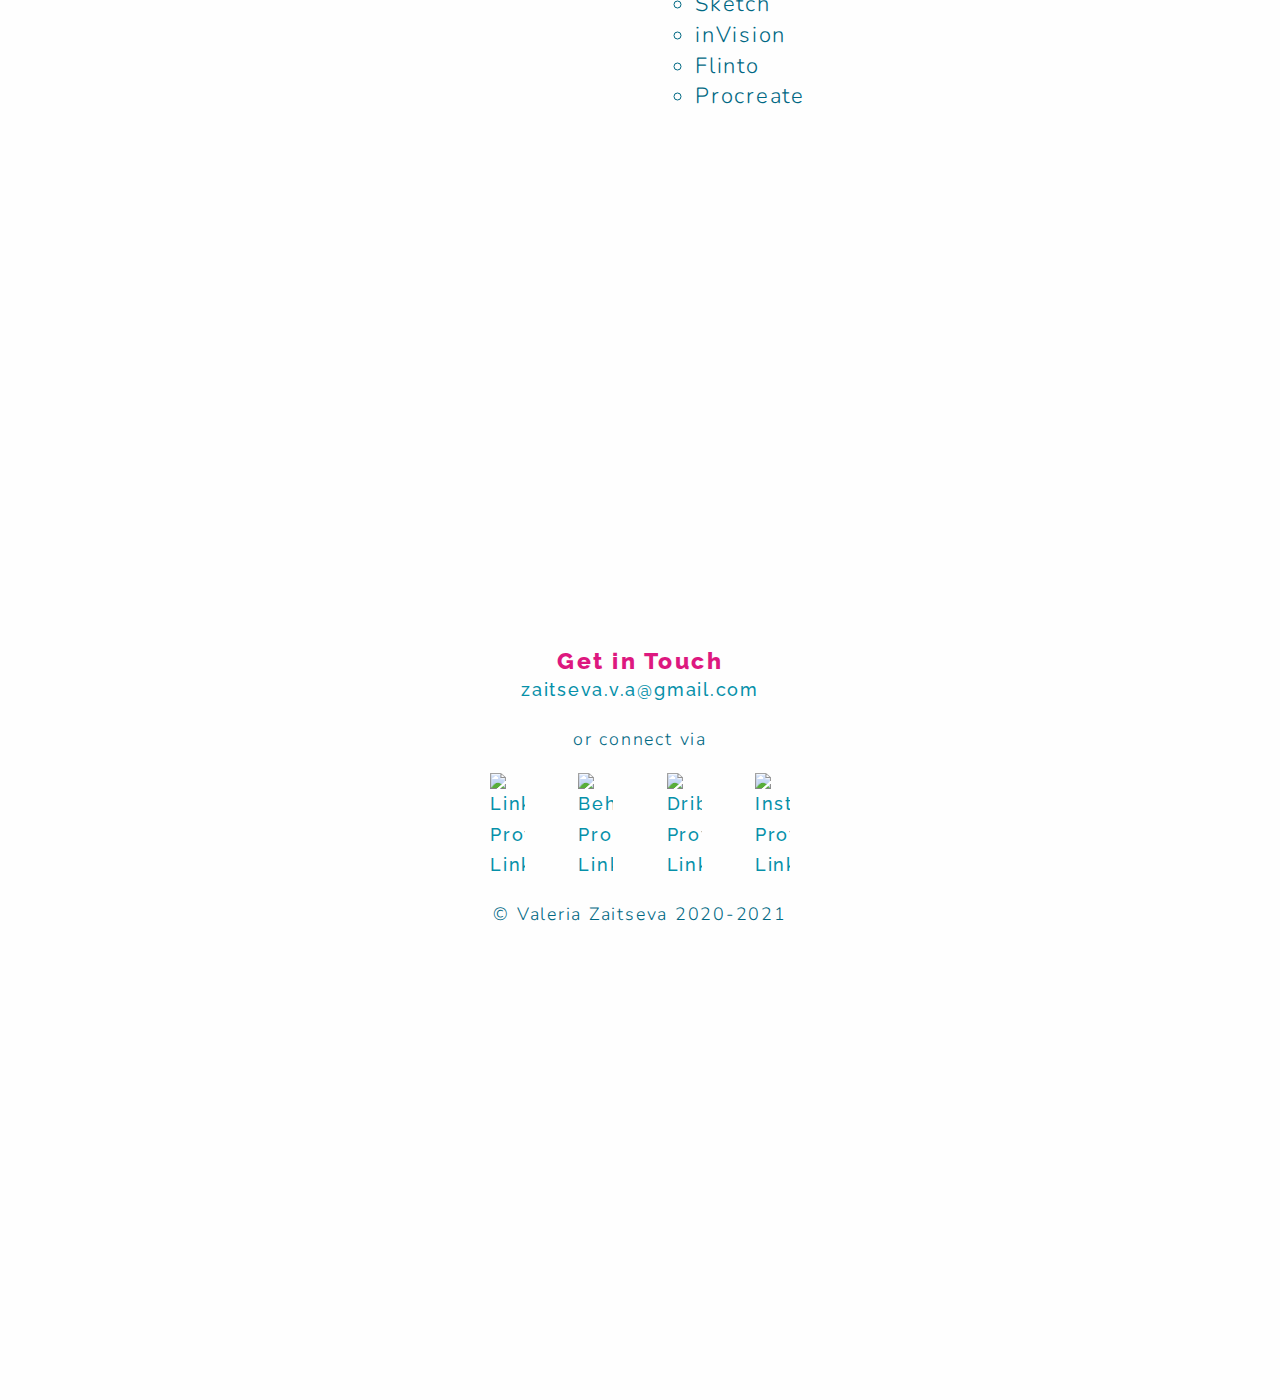
==== commit d06dd7cb: "Button, Footer" ====
--- a/about.html
+++ b/about.html
@@ -33,7 +33,9 @@
             <li><a href="index.html">Portfolio</a></li>
             <li><a href="about.html" class="active">About</a></li>
             <li><a href="#contact" onclick="menuToggle()">Contact</a></li>
-            <li><a href="javascript:void(0);" class="ham-menu" onclick="menuToggle()">Menu</a></li>
+            <li><a href="javascript:void(0);" class="ham-menu" onclick="menuToggle()">
+                <img src="img/menu.svg" alt="Hamburger Icon">
+              </a></li>
           </ul>
         </nav>
       </div>
@@ -106,6 +108,9 @@
       </div>
 
     </div>
+    <button onclick="topFunction()" id="goUp" title="Go to top">
+      <img src="img/upButton.svg" alt="Top" class="upButton">
+    </button>
 
 
   </main>
--- a/css/style.css
+++ b/css/style.css
@@ -36,7 +36,7 @@
   font-size: 0.8125em;
   font-weight: 300;
   font-family: 'Nunito', sans-serif;
-  margin-top: 30px;
+  margin: 250px 0;
 }
 
 h1,
@@ -175,13 +175,13 @@
 .navtoggle li .ham-menu {
   position: absolute;
   right: 0;
-  top: 87px;
+  top: 77px;
   padding: 0;
   margin: 0;
 }
 
 .navtoggle.responsive nav {
-  padding: 24px 0 0;
+  padding: 24px 0;
 }
 
 .container {
@@ -262,7 +262,7 @@
 }
 
 .button-behance {
-  max-width: 214px;
+  max-width: 230px;
   white-space: normal;
 }
 
@@ -343,6 +343,28 @@
   width: 50px;
 }
 
+.upButton {
+  max-width: 70%;
+}
+
+#goUp {
+  display: none; /* Hidden by default */
+  position: fixed; /* Fixed/sticky position */
+  bottom: 20px; /* Place the button at the bottom of the page */
+  right: 10px; /* Place the button 30px from the right */
+  z-index: 99; /* Make sure it does not overlap */
+  border: none; /* Remove borders */
+  outline: none; /* Remove outline */
+  background-color: transparent; /* Set a background color */
+  color: white; /* Text color */
+  cursor: pointer; /* Add a mouse pointer on hover */
+  font-size: 1em; /* Increase font size */
+}
+
+#goUp:hover {
+  background-color: #fefefe; /* Add a dark-grey background on hover */
+}
+
 #hero {
   display: inline-block;
   width: 100%;
@@ -425,7 +447,7 @@
   }
 
   footer {
-    margin-top: 50px;
+    margin: 420px 0;
   }
 
   nav > ul > li {
@@ -476,6 +498,16 @@
     width: 50%;
   }
 
+  .right-col-md-6 {
+    width: 50%;
+    float: right;
+  }
+
+  .left-col-md-6 {
+    width: 50%;
+    float: left;
+  }
+
   .col-md-5 {
     width: 41.7%;
   }
@@ -483,10 +515,6 @@
   .col-lg-6-right,
   .col-lg-6-left {
     margin-bottom: 2em;
-  }
-
-  .topright {
-    margin-left: -15px;
   }
 
   .bottomleft {
@@ -549,7 +577,7 @@
   }
 
   footer {
-    margin-top: 90px;
+    margin: 470px 0;
   }
 
   nav {
@@ -610,16 +638,6 @@
     position: relative;
   }
 
-  .button-behance {
-    white-space: normal;
-    max-width: 300px;
-  }
-
-  .button-invision {
-    white-space: normal;
-    max-width: 316px;
-  }
-
   .button-networks {
     max-width: 200px;
     white-space: normal;
